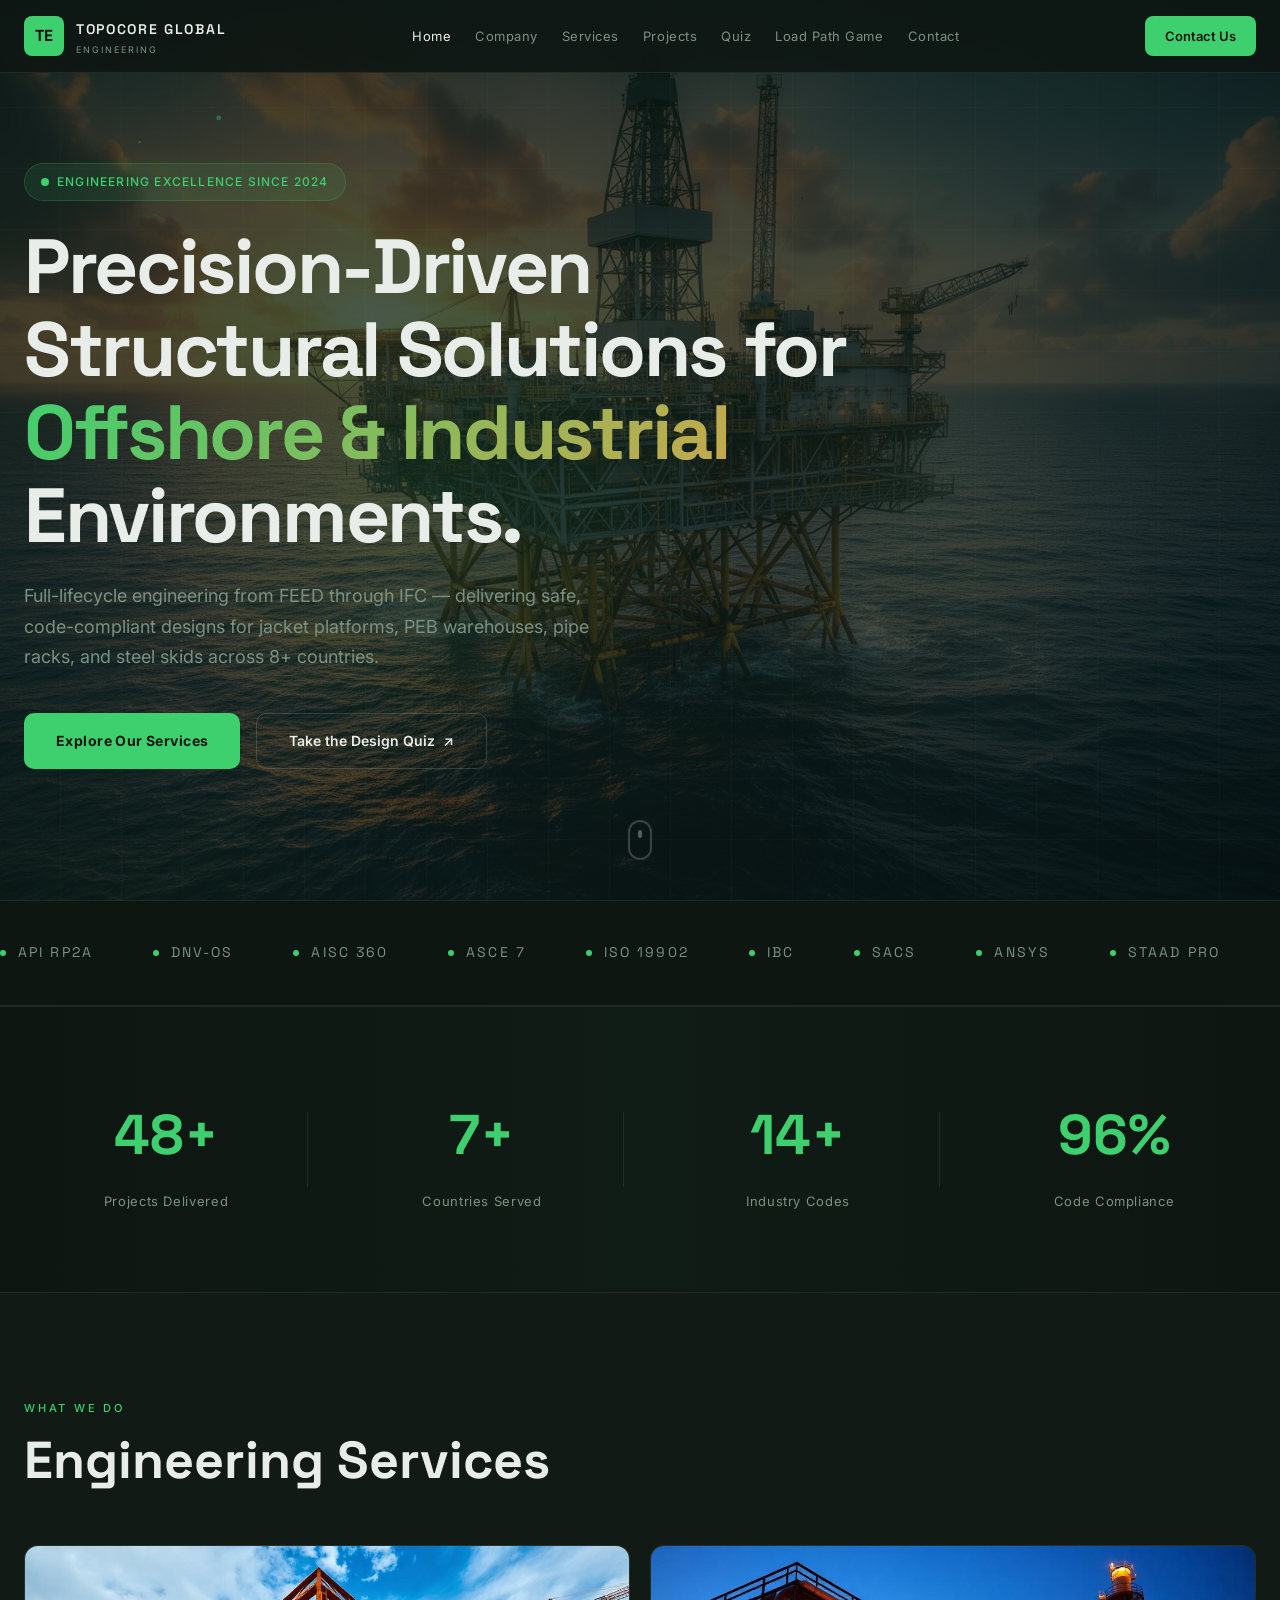
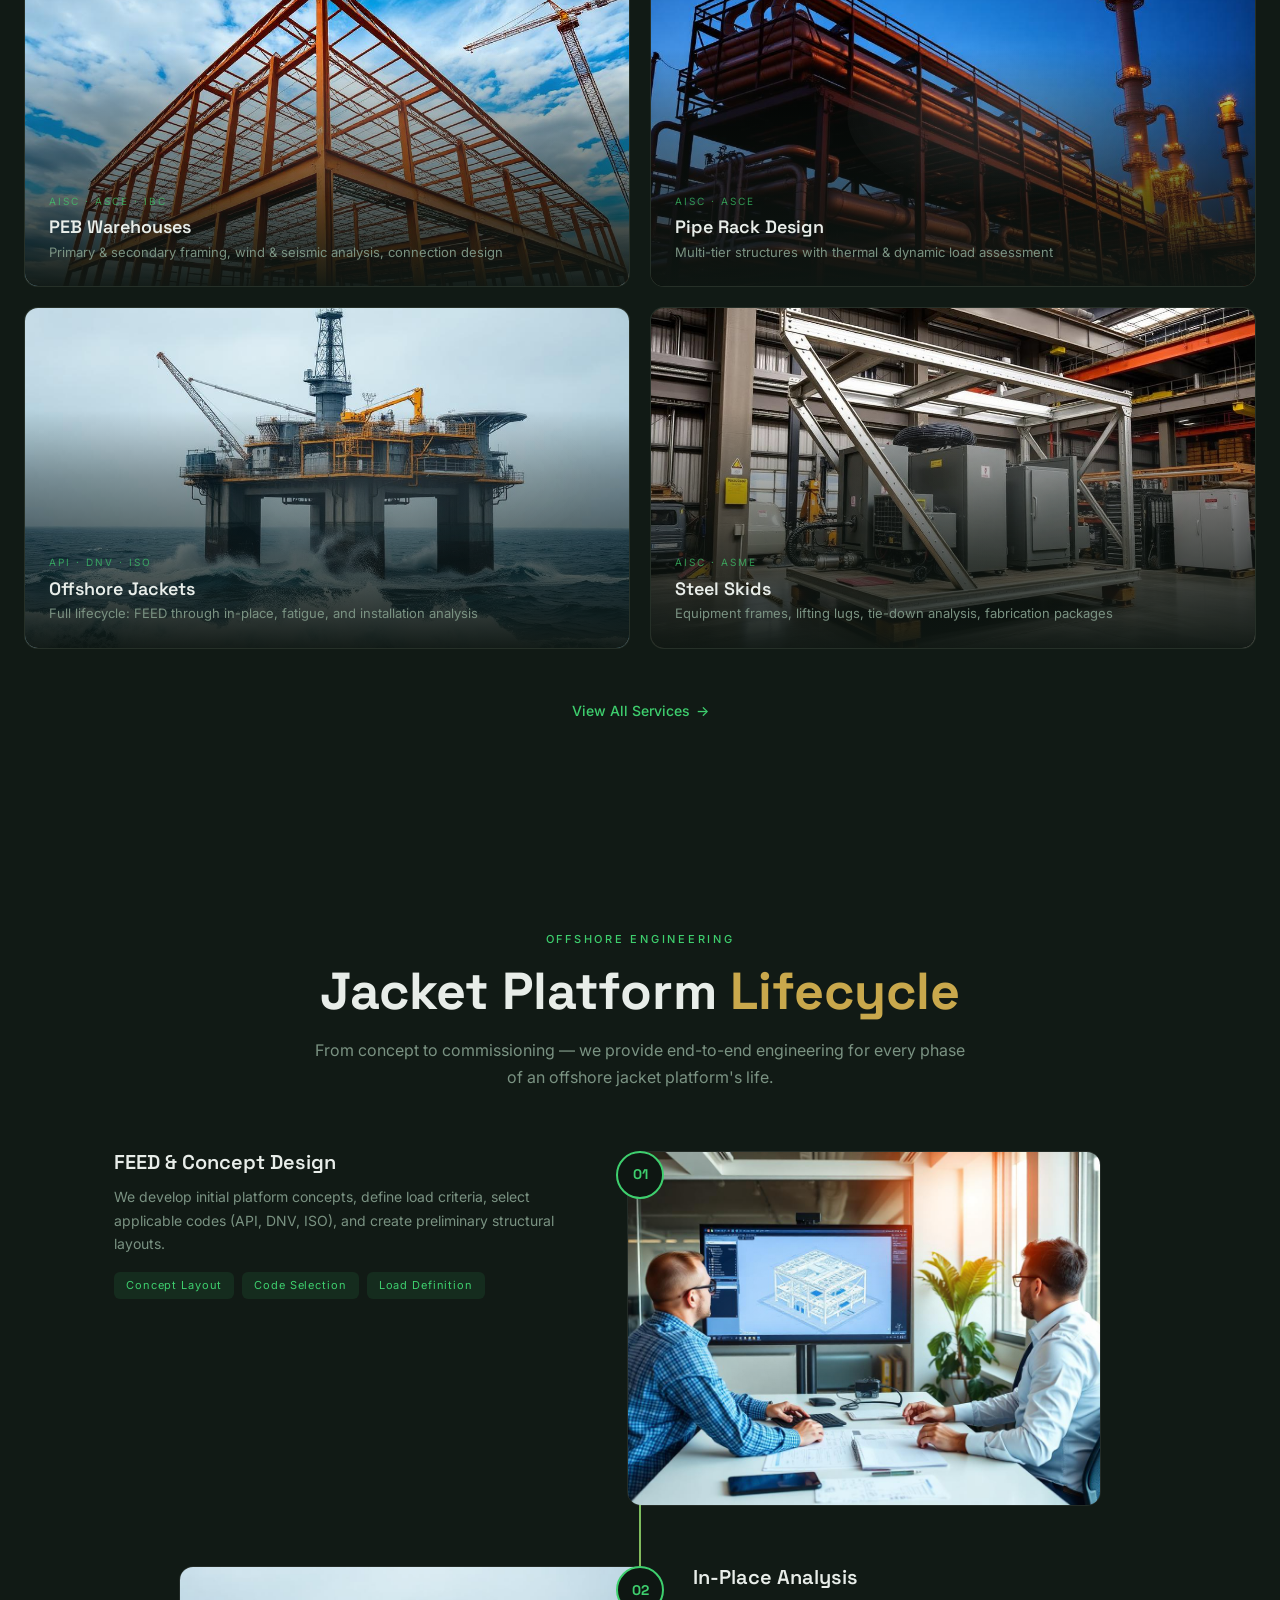
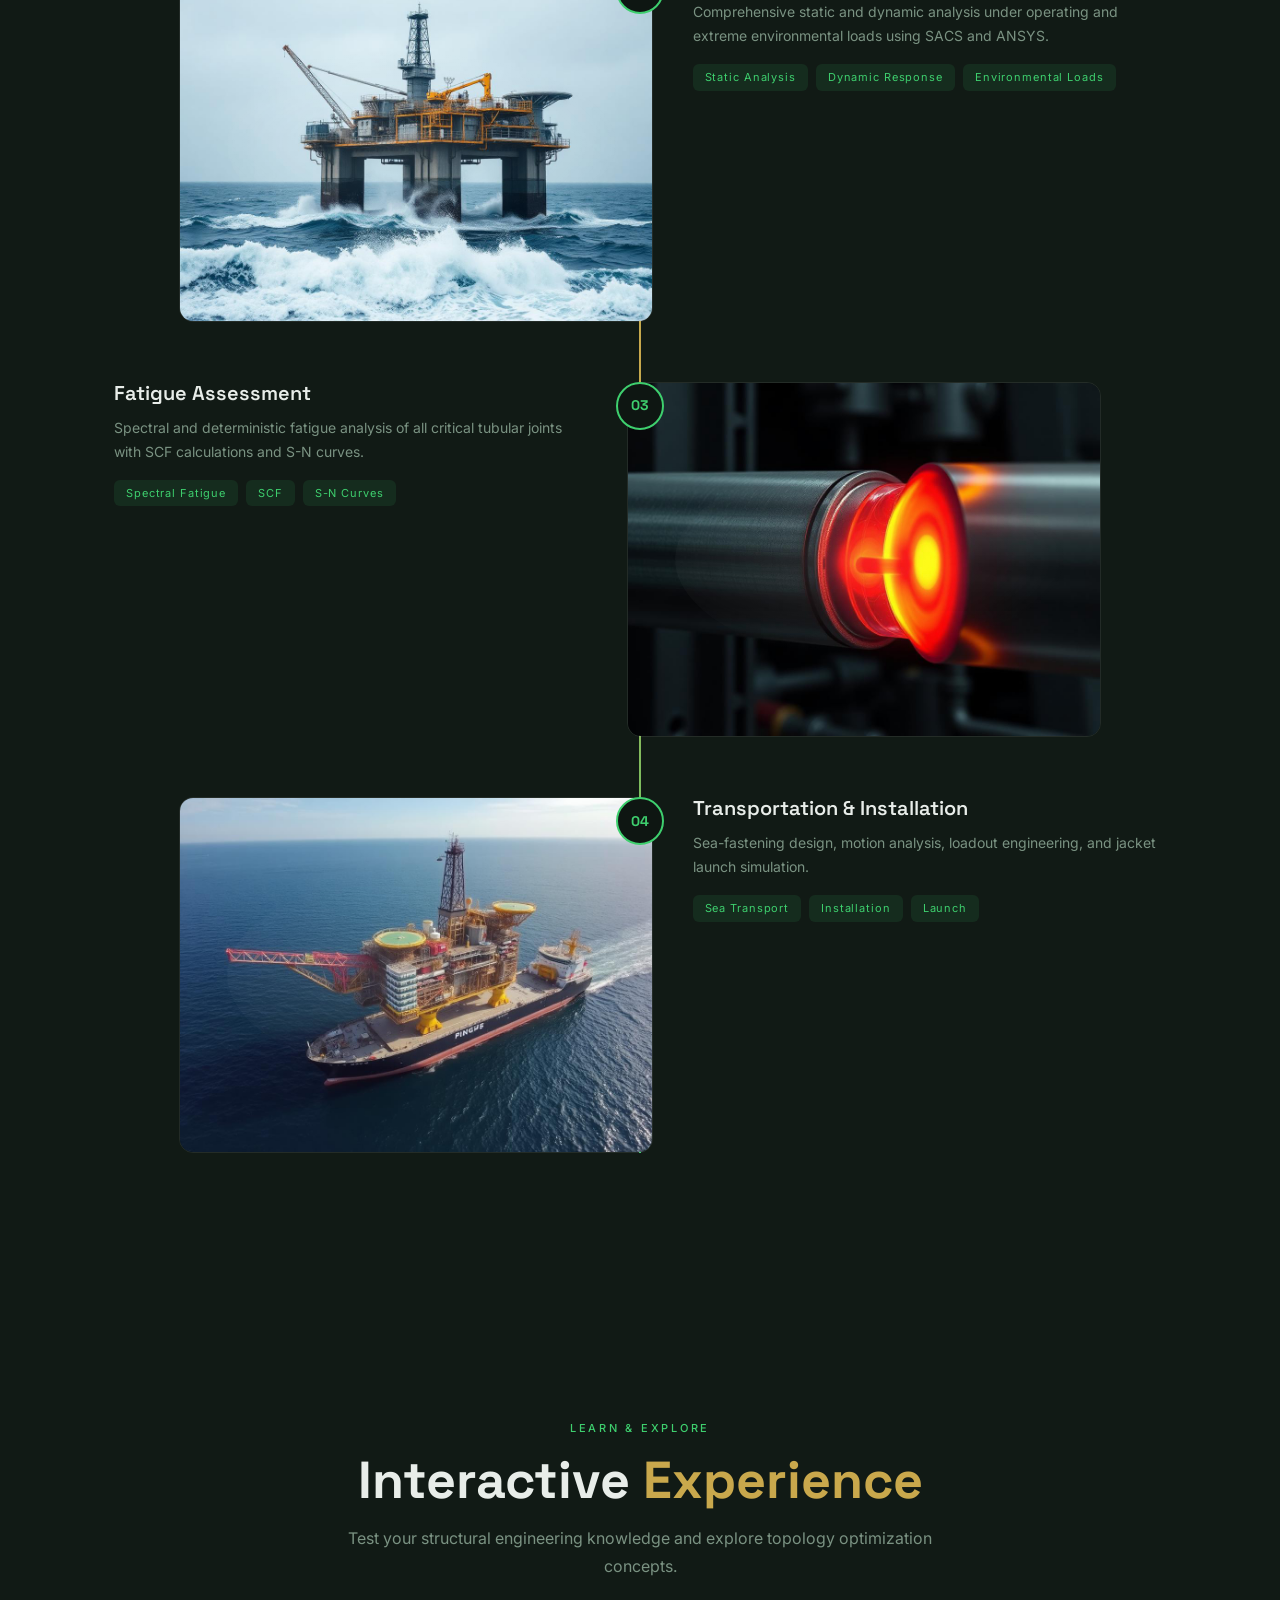
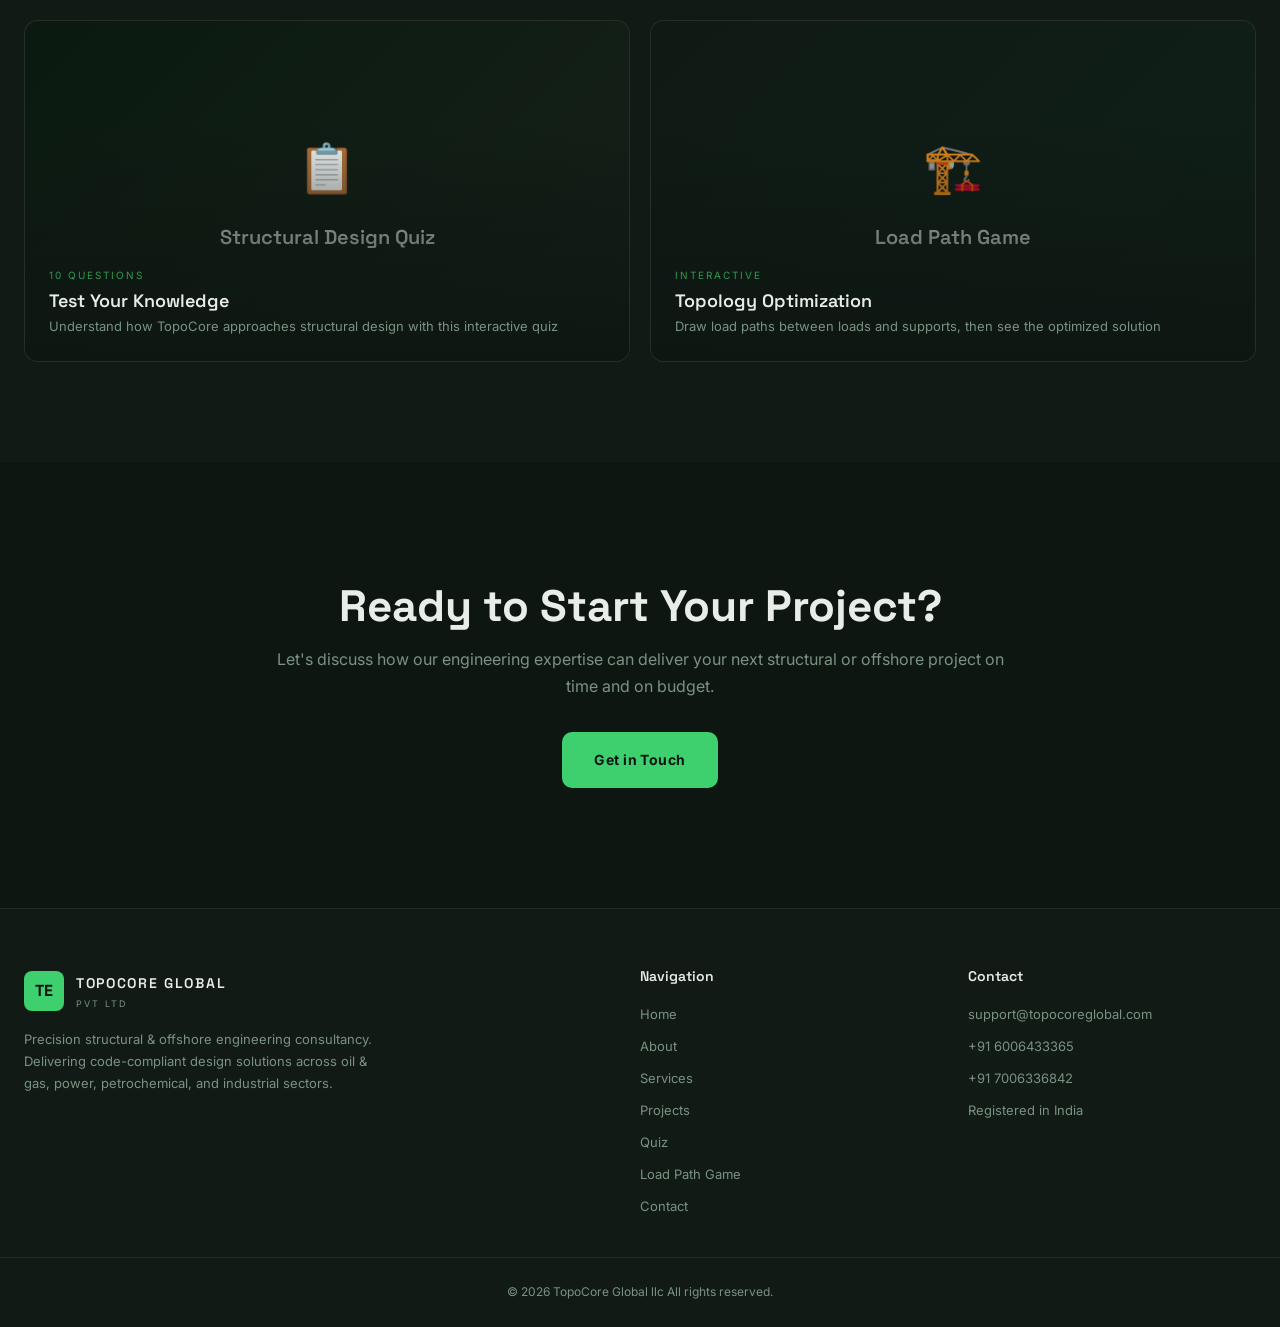
==== index.html @ 55f4e3c2 "Add files via upload" ====
<!DOCTYPE html>
<html lang="en">
<head>
<meta charset="UTF-8">
<meta name="viewport" content="width=device-width, initial-scale=1.0">
<title>TopoCore Global — Structural & Offshore Design</title>
<meta name="description" content="Specialist structural and offshore engineering consultancy delivering code-compliant design solutions for oil & gas, power, and industrial sectors worldwide.">
<link rel="stylesheet" href="assets/style.css">
</head>
<body>

<nav>
  <div class="nav-inner">
    <a href="index.html" class="logo">
      <div class="logo-box">TE</div>
      <div><span class="logo-text">TOPOCORE GLOBAL</span><span class="logo-sub">Engineering</span></div>
    </a>
    <div class="nav-links">
      <a href="index.html">Home</a>
      <a href="about.html">Company</a>
      <a href="services.html">Services</a>
      <a href="projects.html">Projects</a>
      <a href="quiz.html">Quiz</a>
      <a href="game.html">Load Path Game</a>
      <a href="contact.html">Contact</a>
    </div>
    <a href="contact.html" class="nav-cta">Contact Us</a>
    <button class="hamburger" id="hamburger" aria-label="Menu">
      <span></span><span></span><span></span>
    </button>
  </div>
  <div class="mobile-menu" id="mobile-menu">
    <a href="index.html">Home</a>
    <a href="about.html">Company</a>
    <a href="services.html">Services</a>
    <a href="projects.html">Projects</a>
    <a href="quiz.html">Design Quiz</a>
    <a href="game.html">Load Path Game</a>
    <a href="contact.html">Contact</a>
  </div>
</nav>

<section class="hero">
  <div class="hero-bg"></div>
  <div class="hero-bg-image"></div>
  <canvas id="particles-canvas"></canvas>
  <div class="hero-pattern"></div>
  <div class="hero-glow"></div>
  <div class="hero-glow-2"></div>
  <div class="hero-content">
    <div class="hero-badge"><span class="pulse"></span> Engineering Excellence Since 2024</div>
    <h1>Precision-Driven Structural Solutions for <span class="accent">Offshore & Industrial</span> Environments.</h1>
    <p class="hero-sub">Full-lifecycle engineering from FEED through IFC — delivering safe, code-compliant designs for jacket platforms, PEB warehouses, pipe racks, and steel skids across 8+ countries.</p>
    <div class="hero-btns">
      <a href="services.html" class="btn-primary">Explore Our Services</a>
      <a href="quiz.html" class="btn-outline">Take the Design Quiz <span>↗</span></a>
    </div>
  </div>
  <div class="scroll-indicator"><div class="scroll-dot"></div></div>
</section>

<div class="marquee-section">
  <div class="marquee-track">
    <span class="marquee-item"><span class="dot"></span>API RP2A</span>
    <span class="marquee-item"><span class="dot"></span>DNV-OS</span>
    <span class="marquee-item"><span class="dot"></span>AISC 360</span>
    <span class="marquee-item"><span class="dot"></span>ASCE 7</span>
    <span class="marquee-item"><span class="dot"></span>ISO 19902</span>
    <span class="marquee-item"><span class="dot"></span>IBC</span>
    <span class="marquee-item"><span class="dot"></span>SACS</span>
    <span class="marquee-item"><span class="dot"></span>ANSYS</span>
    <span class="marquee-item"><span class="dot"></span>STAAD Pro</span>
    <span class="marquee-item"><span class="dot"></span>IDEA StatiCa</span>
    <span class="marquee-item"><span class="dot"></span>ETABS</span>
    <span class="marquee-item"><span class="dot"></span>AutoCAD</span>
    <span class="marquee-item"><span class="dot"></span>API RP2A</span>
    <span class="marquee-item"><span class="dot"></span>DNV-OS</span>
    <span class="marquee-item"><span class="dot"></span>AISC 360</span>
    <span class="marquee-item"><span class="dot"></span>ASCE 7</span>
    <span class="marquee-item"><span class="dot"></span>ISO 19902</span>
    <span class="marquee-item"><span class="dot"></span>IBC</span>
    <span class="marquee-item"><span class="dot"></span>SACS</span>
    <span class="marquee-item"><span class="dot"></span>ANSYS</span>
    <span class="marquee-item"><span class="dot"></span>STAAD Pro</span>
    <span class="marquee-item"><span class="dot"></span>IDEA StatiCa</span>
    <span class="marquee-item"><span class="dot"></span>ETABS</span>
    <span class="marquee-item"><span class="dot"></span>AutoCAD</span>
  </div>
</div>

<section class="stats">
  <div class="stats-grid">
    <div class="stat-item fade-up">
      <div class="stat-num"><span data-target="50" data-suffix="+">0+</span></div>
      <p class="stat-label">Projects Delivered</p>
    </div>
    <div class="stat-item fade-up" style="transition-delay:0.1s">
      <div class="stat-num"><span data-target="8" data-suffix="+">0+</span></div>
      <p class="stat-label">Countries Served</p>
    </div>
    <div class="stat-item fade-up" style="transition-delay:0.2s">
      <div class="stat-num"><span data-target="15" data-suffix="+">0+</span></div>
      <p class="stat-label">Industry Codes</p>
    </div>
    <div class="stat-item fade-up" style="transition-delay:0.3s">
      <div class="stat-num"><span data-target="100" data-suffix="%">0%</span></div>
      <p class="stat-label">Code Compliance</p>
    </div>
  </div>
</section>

<section class="section" style="background:var(--bg2)">
  <div class="container">
    <div class="fade-up">
      <span class="section-tag">What We Do</span>
      <h2 class="section-title">Engineering Services</h2>
    </div>
    <div class="services-grid">
      <div class="service-card fade-up" style="transition-delay:0.1s">
        <div class="service-img cloud-img-wrap"><img src="assets/procedure-peb.jpg" alt="PEB Warehouses" loading="lazy"></div>
        <div class="service-overlay"></div>
        <div class="service-info">
          <span class="service-code">AISC · ASCE · IBC</span>
          <h3 class="service-name">PEB Warehouses</h3>
          <p class="service-desc">Primary & secondary framing, wind & seismic analysis, connection design</p>
        </div>
      </div>
      <div class="service-card fade-up" style="transition-delay:0.2s">
        <div class="service-img cloud-img-wrap"><img src="assets/procedure-piperack.jpg" alt="Pipe Rack Design" loading="lazy"></div>
        <div class="service-overlay"></div>
        <div class="service-info">
          <span class="service-code">AISC · ASCE</span>
          <h3 class="service-name">Pipe Rack Design</h3>
          <p class="service-desc">Multi-tier structures with thermal & dynamic load assessment</p>
        </div>
      </div>
      <div class="service-card fade-up" style="transition-delay:0.3s">
        <div class="service-img cloud-img-wrap"><img src="assets/procedure-inplace.jpg" alt="Offshore Jackets" loading="lazy"></div>
        <div class="service-overlay"></div>
        <div class="service-info">
          <span class="service-code">API · DNV · ISO</span>
          <h3 class="service-name">Offshore Jackets</h3>
          <p class="service-desc">Full lifecycle: FEED through in-place, fatigue, and installation analysis</p>
        </div>
      </div>
      <div class="service-card fade-up" style="transition-delay:0.4s">
        <div class="service-img cloud-img-wrap"><img src="assets/project-skid.jpg" alt="Steel Skids" loading="lazy"></div>
        <div class="service-overlay"></div>
        <div class="service-info">
          <span class="service-code">AISC · ASME</span>
          <h3 class="service-name">Steel Skids</h3>
          <p class="service-desc">Equipment frames, lifting lugs, tie-down analysis, fabrication packages</p>
        </div>
      </div>
    </div>
    <div class="fade-up" style="text-align:center;margin-top:48px">
      <a href="services.html" class="text-link">View All Services <span>→</span></a>
    </div>
  </div>
</section>

<section class="procedure-section">
  <div class="container-lg">
    <div class="fade-up" style="text-align:center">
      <span class="section-tag">Offshore Engineering</span>
      <h2 class="section-title">Jacket Platform <span class="gold">Lifecycle</span></h2>
      <p style="color:var(--muted);font-size:16px;margin-top:16px;max-width:650px;margin-left:auto;margin-right:auto">From concept to commissioning — we provide end-to-end engineering for every phase of an offshore jacket platform's life.</p>
    </div>
    <div class="procedure-timeline">
      <div class="procedure-item fade-up" data-step="01">
        <div class="procedure-content">
          <h3>FEED & Concept Design</h3>
          <p>We develop initial platform concepts, define load criteria, select applicable codes (API, DNV, ISO), and create preliminary structural layouts.</p>
          <div class="proc-tags"><span class="proc-tag">Concept Layout</span><span class="proc-tag">Code Selection</span><span class="proc-tag">Load Definition</span></div>
        </div>
        <div class="procedure-image cloud-img-wrap"><img src="assets/procedure-feed.jpg" alt="FEED Engineering" loading="lazy"></div>
      </div>
      <div class="procedure-item fade-up" data-step="02">
        <div class="procedure-content">
          <h3>In-Place Analysis</h3>
          <p>Comprehensive static and dynamic analysis under operating and extreme environmental loads using SACS and ANSYS.</p>
          <div class="proc-tags"><span class="proc-tag">Static Analysis</span><span class="proc-tag">Dynamic Response</span><span class="proc-tag">Environmental Loads</span></div>
        </div>
        <div class="procedure-image cloud-img-wrap"><img src="assets/procedure-inplace.jpg" alt="In-Place Analysis" loading="lazy"></div>
      </div>
      <div class="procedure-item fade-up" data-step="03">
        <div class="procedure-content">
          <h3>Fatigue Assessment</h3>
          <p>Spectral and deterministic fatigue analysis of all critical tubular joints with SCF calculations and S-N curves.</p>
          <div class="proc-tags"><span class="proc-tag">Spectral Fatigue</span><span class="proc-tag">SCF</span><span class="proc-tag">S-N Curves</span></div>
        </div>
        <div class="procedure-image cloud-img-wrap"><img src="assets/procedure-fatigue.jpg" alt="Fatigue Assessment" loading="lazy"></div>
      </div>
      <div class="procedure-item fade-up" data-step="04">
        <div class="procedure-content">
          <h3>Transportation & Installation</h3>
          <p>Sea-fastening design, motion analysis, loadout engineering, and jacket launch simulation.</p>
          <div class="proc-tags"><span class="proc-tag">Sea Transport</span><span class="proc-tag">Installation</span><span class="proc-tag">Launch</span></div>
        </div>
        <div class="procedure-image cloud-img-wrap"><img src="assets/procedure-transport.jpg" alt="Transportation" loading="lazy"></div>
      </div>
    </div>
  </div>
</section>

<!-- INTERACTIVE SECTION -->
<section class="section" style="background:var(--bg2)">
  <div class="container">
    <div class="fade-up" style="text-align:center">
      <span class="section-tag">Learn & Explore</span>
      <h2 class="section-title">Interactive <span class="gold">Experience</span></h2>
      <p style="color:var(--muted);font-size:16px;margin-top:16px;max-width:600px;margin-left:auto;margin-right:auto">Test your structural engineering knowledge and explore topology optimization concepts.</p>
    </div>
    <div class="services-grid" style="margin-top:40px">
      <a href="quiz.html" class="service-card fade-up" style="transition-delay:0.1s;text-decoration:none">
        <div class="service-img" style="background:linear-gradient(135deg,#0a1a10,#162019);aspect-ratio:16/9;display:flex;align-items:center;justify-content:center">
          <div style="text-align:center;padding:24px">
            <div style="font-size:48px;margin-bottom:12px">📋</div>
            <div style="font-family:'Space Grotesk',sans-serif;font-size:20px;font-weight:600;color:var(--fg)">Structural Design Quiz</div>
          </div>
        </div>
        <div class="service-overlay"></div>
        <div class="service-info">
          <span class="service-code">10 QUESTIONS</span>
          <h3 class="service-name">Test Your Knowledge</h3>
          <p class="service-desc">Understand how TopoCore approaches structural design with this interactive quiz</p>
        </div>
      </a>
      <a href="game.html" class="service-card fade-up" style="transition-delay:0.2s;text-decoration:none">
        <div class="service-img" style="background:linear-gradient(135deg,#101a14,#0e2018);aspect-ratio:16/9;display:flex;align-items:center;justify-content:center">
          <div style="text-align:center;padding:24px">
            <div style="font-size:48px;margin-bottom:12px">🏗️</div>
            <div style="font-family:'Space Grotesk',sans-serif;font-size:20px;font-weight:600;color:var(--fg)">Load Path Game</div>
          </div>
        </div>
        <div class="service-overlay"></div>
        <div class="service-info">
          <span class="service-code">INTERACTIVE</span>
          <h3 class="service-name">Topology Optimization</h3>
          <p class="service-desc">Draw load paths between loads and supports, then see the optimized solution</p>
        </div>
      </a>
    </div>
  </div>
</section>

<section class="parallax-section">
  <div class="parallax-bg" style="background-image:url('assets/procedure-installation.jpg')"></div>
  <div class="parallax-content fade-up">
    <h2>Ready to Start Your Project?</h2>
    <p>Let's discuss how our engineering expertise can deliver your next structural or offshore project on time and on budget.</p>
    <a href="contact.html" class="btn-primary">Get in Touch</a>
  </div>
</section>

<footer>
  <div class="footer-grid">
    <div class="footer-brand">
      <div class="logo"><div class="logo-box">TE</div><div><span class="logo-text">TOPOCORE GLOBAL</span><span class="logo-sub">Pvt Ltd</span></div></div>
      <p>Precision structural & offshore engineering consultancy. Delivering code-compliant design solutions across oil & gas, power, petrochemical, and industrial sectors.</p>
    </div>
    <div class="footer-col">
      <h4>Navigation</h4>
      <a href="index.html">Home</a><a href="about.html">About</a><a href="services.html">Services</a><a href="projects.html">Projects</a><a href="quiz.html">Quiz</a><a href="game.html">Load Path Game</a><a href="contact.html">Contact</a>
    </div>
    <div class="footer-col">
      <h4>Contact</h4>
      <span>support@topocoreglobal.com</span><span>+91 6006433365</span><span>+91 7006336842</span><span>Registered in India</span>
    </div>
  </div>
  <div class="footer-bottom">© 2026 TopoCore Global llc All rights reserved.</div>
</footer>

<script src="assets/main.js"></script>
</body>
</html>
---- assets/style.css ----
@import url('https://fonts.googleapis.com/css2?family=Space+Grotesk:wght@300;400;500;600;700&family=Inter:wght@300;400;500;600&display=swap');

*,*::before,*::after{box-sizing:border-box;margin:0;padding:0}
:root{
  --bg:#0e1612;--bg2:#111a15;--bg3:#162019;
  --card:#131e16;--border:rgba(255,255,255,0.08);--border2:rgba(255,255,255,0.15);
  --primary:#3ecf6e;--primary2:#2db85a;--gold:#c9a84c;
  --fg:#e8ede9;--muted:#7a9282;--surf:#b0c4b8;
  --nav-height:72px;
}
html{scroll-behavior:smooth}
body{background:var(--bg);color:var(--fg);font-family:'Inter',sans-serif;font-size:16px;line-height:1.7;min-height:100vh;overflow-x:hidden}
h1,h2,h3,h4{font-family:'Space Grotesk',sans-serif;line-height:1.1}
a{text-decoration:none;color:inherit}
img{max-width:100%;display:block}

/* NAV */
nav{position:fixed;top:0;left:0;right:0;z-index:100;background:rgba(14,22,18,0.85);backdrop-filter:blur(20px);border-bottom:1px solid var(--border)}
.nav-inner{max-width:1280px;margin:0 auto;padding:0 24px;height:var(--nav-height);display:flex;align-items:center;justify-content:space-between}
.logo{display:flex;align-items:center;gap:12px}
.logo-box{width:40px;height:40px;border-radius:8px;background:var(--primary);display:flex;align-items:center;justify-content:center;font-family:'Space Grotesk',sans-serif;font-weight:700;font-size:16px;color:#0e1612}
.logo-text{font-family:'Space Grotesk',sans-serif;font-weight:600;font-size:14px;letter-spacing:0.12em;color:var(--fg)}
.logo-sub{display:block;font-size:9px;letter-spacing:0.22em;text-transform:uppercase;color:var(--muted)}
.nav-links{display:flex;gap:24px;align-items:center}
.nav-links a{font-size:13px;letter-spacing:0.04em;color:var(--muted);transition:color 0.2s}
.nav-links a:hover,.nav-links a.active{color:var(--fg)}
.nav-cta{height:40px;padding:0 20px;border-radius:8px;background:var(--primary);color:#0e1612;font-weight:600;font-size:13px;display:inline-flex;align-items:center;transition:opacity 0.2s;white-space:nowrap}
.nav-cta:hover{opacity:0.85}
.hamburger{display:none;flex-direction:column;gap:5px;padding:8px;cursor:pointer;background:none;border:none}
.hamburger span{display:block;width:24px;height:2px;background:var(--fg);transition:all 0.3s;border-radius:2px}
.hamburger.active span:nth-child(1){transform:rotate(45deg) translate(5px,5px)}
.hamburger.active span:nth-child(2){opacity:0}
.hamburger.active span:nth-child(3){transform:rotate(-45deg) translate(5px,-5px)}
.mobile-menu{display:none;background:rgba(14,22,18,0.97);border-top:1px solid var(--border);padding:20px 24px;flex-direction:column;gap:16px;position:fixed;top:var(--nav-height);left:0;right:0;z-index:99}
.mobile-menu a{font-size:15px;color:var(--muted);padding:8px 0;border-bottom:1px solid var(--border);transition:color 0.2s}
.mobile-menu a:last-child{border-bottom:none}
.mobile-menu a:hover{color:var(--primary)}
.mobile-menu.open{display:flex}

/* ========== HERO — FIXED FOR ALL RESOLUTIONS ========== */
.hero{position:relative;min-height:100vh;min-height:100dvh;display:flex;align-items:center;padding-top:calc(var(--nav-height) + 40px);padding-bottom:80px;overflow:hidden}
.hero-bg{position:absolute;inset:0;background:linear-gradient(135deg,#0a1a10 0%,#0e1f15 50%,#091510 100%)}
.hero-bg-image{position:absolute;inset:0;background:url('hero-offshore.jpg') center/cover no-repeat;opacity:0.25;animation:heroZoom 30s ease-in-out infinite alternate}
@keyframes heroZoom{0%{transform:scale(1)}100%{transform:scale(1.1)}}
.hero-pattern{position:absolute;inset:0;opacity:0.03;background-image:repeating-linear-gradient(0deg,transparent,transparent 60px,rgba(255,255,255,0.5) 60px,rgba(255,255,255,0.5) 61px),repeating-linear-gradient(90deg,transparent,transparent 60px,rgba(255,255,255,0.5) 60px,rgba(255,255,255,0.5) 61px)}
.hero-glow{position:absolute;top:20%;left:10%;width:600px;height:600px;background:radial-gradient(circle,rgba(62,207,110,0.08) 0%,transparent 70%);pointer-events:none;animation:glowPulse 6s ease-in-out infinite alternate}
.hero-glow-2{position:absolute;bottom:10%;right:5%;width:500px;height:500px;background:radial-gradient(circle,rgba(201,168,76,0.06) 0%,transparent 70%);pointer-events:none;animation:glowPulse 8s ease-in-out infinite alternate-reverse}
@keyframes glowPulse{0%{opacity:0.5;transform:scale(1)}100%{opacity:1;transform:scale(1.2)}}
#particles-canvas{position:absolute;inset:0;z-index:1;pointer-events:none}
.hero-content{position:relative;z-index:2;max-width:1280px;margin:0 auto;padding:0 24px;width:100%}
.hero h1{font-size:clamp(32px,6vw,88px);font-weight:700;letter-spacing:-0.03em;max-width:900px;line-height:1.08}
.hero h1 .accent{color:var(--primary);background:linear-gradient(135deg,var(--primary),var(--gold));-webkit-background-clip:text;-webkit-text-fill-color:transparent;background-clip:text}
.hero-sub{color:var(--muted);font-size:clamp(14px,2.5vw,18px);margin-top:24px;max-width:600px;line-height:1.7}
.hero-btns{display:flex;gap:16px;margin-top:40px;flex-wrap:wrap}
.btn-primary{height:56px;padding:0 32px;border-radius:10px;background:var(--primary);color:#0e1612;font-weight:700;font-size:14px;letter-spacing:0.03em;display:inline-flex;align-items:center;justify-content:center;transition:all 0.3s;position:relative;overflow:hidden;border:none;cursor:pointer;text-decoration:none}
.btn-primary::after{content:'';position:absolute;inset:0;background:linear-gradient(90deg,transparent,rgba(255,255,255,0.2),transparent);transform:translateX(-100%);transition:transform 0.6s}
.btn-primary:hover::after{transform:translateX(100%)}
.btn-primary:hover{box-shadow:0 0 30px rgba(62,207,110,0.3)}
.btn-outline{height:56px;padding:0 32px;border-radius:10px;border:1px solid var(--border2);color:var(--fg);font-weight:600;font-size:14px;display:inline-flex;align-items:center;justify-content:center;gap:8px;transition:all 0.3s;background:transparent;text-decoration:none}
.btn-outline:hover{background:rgba(255,255,255,0.05);border-color:var(--primary)}
.scroll-indicator{position:absolute;bottom:40px;left:50%;transform:translateX(-50%);z-index:2;display:flex;flex-direction:column;align-items:center;gap:8px}
.scroll-dot{width:24px;height:40px;border:2px solid rgba(255,255,255,0.2);border-radius:12px;display:flex;justify-content:center;padding-top:8px}
.scroll-dot::after{content:'';width:4px;height:8px;background:rgba(255,255,255,0.3);border-radius:2px;animation:scrollBounce 2s infinite}
@keyframes scrollBounce{0%,100%{transform:translateY(0);opacity:1}50%{transform:translateY(8px);opacity:0.3}}

/* HERO BADGE */
.hero-badge{display:inline-flex;align-items:center;gap:8px;padding:8px 16px;border-radius:100px;background:rgba(62,207,110,0.1);border:1px solid rgba(62,207,110,0.2);margin-bottom:24px;font-size:12px;color:var(--primary);letter-spacing:0.1em;text-transform:uppercase;font-weight:500}
.hero-badge .pulse{width:8px;height:8px;border-radius:50%;background:var(--primary);animation:badgePulse 2s infinite}
@keyframes badgePulse{0%,100%{opacity:1;transform:scale(1)}50%{opacity:0.5;transform:scale(1.3)}}

/* CLOUD OVERLAY */
.cloud-img-wrap{position:relative;overflow:hidden}
.cloud-img-wrap::after{content:'';position:absolute;inset:0;background:url("data:image/svg+xml,%3Csvg xmlns='http://www.w3.org/2000/svg' viewBox='0 0 1200 600'%3E%3Cdefs%3E%3CradialGradient id='c1' cx='30%25' cy='50%25' r='40%25'%3E%3Cstop offset='0' stop-color='white' stop-opacity='0.18'/%3E%3Cstop offset='1' stop-color='white' stop-opacity='0'/%3E%3C/radialGradient%3E%3CradialGradient id='c2' cx='70%25' cy='40%25' r='35%25'%3E%3Cstop offset='0' stop-color='white' stop-opacity='0.12'/%3E%3Cstop offset='1' stop-color='white' stop-opacity='0'/%3E%3C/radialGradient%3E%3C/defs%3E%3Cellipse fill='url(%23c1)' cx='360' cy='300' rx='480' ry='200'/%3E%3Cellipse fill='url(%23c2)' cx='840' cy='240' rx='400' ry='180'/%3E%3C/svg%3E") repeat-x;background-size:200% 100%;animation:cloudDrift 20s linear infinite;pointer-events:none;z-index:2;opacity:0.7}
@keyframes cloudDrift{0%{background-position:0 0}100%{background-position:200% 0}}

/* STATS */
.stats{padding:80px 0;border-top:1px solid var(--border);border-bottom:1px solid var(--border);position:relative}
.stats::before{content:'';position:absolute;inset:0;background:linear-gradient(90deg,transparent,rgba(62,207,110,0.03),transparent);pointer-events:none}
.stats-grid{max-width:1280px;margin:0 auto;padding:0 24px;display:grid;grid-template-columns:repeat(4,1fr);gap:32px}
.stat-item{text-align:center;position:relative}
.stat-item::after{content:'';position:absolute;right:0;top:20%;height:60%;width:1px;background:var(--border)}
.stat-item:last-child::after{display:none}
.stat-num{font-family:'Space Grotesk',sans-serif;font-size:clamp(36px,5vw,56px);font-weight:700;color:var(--primary)}
.stat-label{color:var(--muted);font-size:13px;letter-spacing:0.05em;margin-top:8px}

/* SECTIONS */
.section{padding:100px 0}
.container{max-width:1280px;margin:0 auto;padding:0 24px}
.container-md{max-width:900px;margin:0 auto;padding:0 24px}
.container-lg{max-width:1100px;margin:0 auto;padding:0 24px}
.section-tag{color:var(--primary);font-size:11px;letter-spacing:0.25em;text-transform:uppercase;font-weight:500}
.section-title{font-size:clamp(28px,5vw,52px);font-weight:700;margin-top:12px;color:var(--fg)}
.section-title .gold{color:var(--gold)}
.gold{color:var(--gold)}
.gold-line{width:60px;height:2px;background:linear-gradient(90deg,var(--gold),transparent);margin-top:16px}

/* CARDS */
.card{background:var(--card);border:1px solid var(--border);border-radius:14px;overflow:hidden;transition:border-color 0.3s}
.card:hover{border-color:rgba(62,207,110,0.3)}
.card-body{padding:24px}

/* SERVICE GRID */
.services-grid{display:grid;grid-template-columns:repeat(2,1fr);gap:20px;margin-top:56px}
.service-card{position:relative;border-radius:14px;overflow:hidden;border:1px solid var(--border);transition:all 0.4s;background:var(--card)}
.service-card:hover{border-color:rgba(62,207,110,0.35);transform:translateY(-4px);box-shadow:0 20px 60px rgba(0,0,0,0.3)}
.service-img{aspect-ratio:16/9;overflow:hidden}
.service-img img{width:100%;height:100%;object-fit:cover;transition:transform 0.6s}
.service-card:hover .service-img img{transform:scale(1.05)}
.service-overlay{position:absolute;inset:0;background:linear-gradient(0deg,rgba(14,22,18,0.97) 0%,rgba(14,22,18,0.35) 50%,transparent 70%);pointer-events:none}
.service-info{position:absolute;bottom:0;left:0;right:0;padding:24px}
.service-code{color:rgba(62,207,110,0.7);font-size:10px;letter-spacing:0.2em;text-transform:uppercase}
.service-name{font-family:'Space Grotesk',sans-serif;font-size:18px;font-weight:600;color:var(--fg);margin-top:4px}
.service-desc{color:var(--muted);font-size:13px;margin-top:6px;line-height:1.5}

/* PROCEDURE */
.procedure-section{padding:100px 0;background:var(--bg2)}
.procedure-timeline{position:relative;margin-top:60px}
.procedure-timeline::before{content:'';position:absolute;left:50%;top:0;bottom:0;width:2px;background:linear-gradient(180deg,var(--primary),var(--gold),var(--primary));transform:translateX(-50%)}
.procedure-item{display:flex;gap:40px;align-items:flex-start;margin-bottom:60px;position:relative}
.procedure-item:nth-child(even){flex-direction:row-reverse}
.procedure-item::before{content:attr(data-step);position:absolute;left:50%;transform:translateX(-50%);width:48px;height:48px;border-radius:50%;background:var(--bg);border:2px solid var(--primary);display:flex;align-items:center;justify-content:center;font-family:'Space Grotesk',sans-serif;font-weight:700;font-size:14px;color:var(--primary);z-index:2}
.procedure-content{flex:1;max-width:45%}
.procedure-content h3{font-family:'Space Grotesk',sans-serif;font-size:20px;font-weight:600;color:var(--fg)}
.procedure-content p{color:var(--muted);font-size:14px;margin-top:12px;line-height:1.7}
.proc-tags{display:flex;gap:8px;flex-wrap:wrap;margin-top:16px}
.proc-tag{padding:4px 12px;border-radius:6px;background:rgba(62,207,110,0.1);color:var(--primary);font-size:11px;letter-spacing:0.08em}
.procedure-image{flex:1;max-width:45%;border-radius:14px;overflow:hidden;border:1px solid var(--border)}
.procedure-image img{width:100%;height:100%;object-fit:cover}

/* PAGE HERO — FIXED */
.page-hero{padding-top:calc(var(--nav-height) + 60px);padding-bottom:60px;background:var(--bg)}

/* IMAGE BANNER */
.img-banner{position:relative;height:400px;overflow:hidden}
.img-banner img{width:100%;height:100%;object-fit:cover}
.img-banner-overlay{position:absolute;inset:0;background:linear-gradient(0deg,rgba(14,22,18,0.85),rgba(14,22,18,0.3))}
.img-banner-text{position:absolute;bottom:0;left:0;right:0;padding:40px;max-width:1100px;margin:0 auto;z-index:3}
.img-banner-text h2{font-family:'Space Grotesk',sans-serif;font-size:clamp(24px,4vw,36px);font-weight:700;color:var(--fg)}
.img-banner-text p{color:var(--muted);font-size:16px;margin-top:8px}

/* VALUES */
.values-grid{display:grid;grid-template-columns:repeat(4,1fr);gap:20px;margin-top:40px}
.value-card{padding:32px;border-radius:14px;background:var(--card);border:1px solid var(--border);transition:all 0.4s;text-align:center}
.value-card:hover{border-color:rgba(62,207,110,0.3);transform:translateY(-4px)}
.value-icon{font-size:28px;color:var(--primary);margin-bottom:16px}
.value-title{font-family:'Space Grotesk',sans-serif;font-size:16px;font-weight:600;color:var(--fg);margin-top:12px}
.value-desc{color:var(--muted);font-size:13px;margin-top:8px;line-height:1.6}

/* FOUNDERS — NO PHOTOS */
.founders-grid{display:grid;grid-template-columns:repeat(2,1fr);gap:24px;margin-top:40px}
.founder-card{padding:32px;border-radius:14px;background:var(--card);border:1px solid var(--border);transition:all 0.3s;text-align:center}
.founder-card:hover{border-color:rgba(201,168,76,0.3);transform:translateY(-4px)}
.founder-icon{width:64px;height:64px;border-radius:50%;background:linear-gradient(135deg,var(--primary),var(--gold));display:flex;align-items:center;justify-content:center;margin:0 auto 16px;font-family:'Space Grotesk',sans-serif;font-size:24px;font-weight:700;color:#0e1612}
.founder-name{font-family:'Space Grotesk',sans-serif;font-size:18px;font-weight:600;color:var(--fg)}
.founder-role{color:var(--primary);font-size:13px;margin-top:4px;letter-spacing:0.05em}
.founder-bio{color:var(--muted);font-size:14px;margin-top:12px;line-height:1.7}

/* FLOW GRID */
.flow-grid{display:grid;grid-template-columns:repeat(4,1fr);gap:16px}
.flow-card{padding:24px;border-radius:14px;background:var(--card);border:1px solid var(--border);text-align:center;transition:all 0.3s}
.flow-card:hover{border-color:rgba(62,207,110,0.3);transform:translateY(-4px)}
.flow-icon{font-size:32px;margin-bottom:12px}
.flow-card h4{font-family:'Space Grotesk',sans-serif;font-size:15px;font-weight:600;color:var(--fg)}
.flow-card p{color:var(--muted);font-size:12px;margin-top:8px;line-height:1.5}

/* INFO BOX */
.info-box{padding:32px;border-radius:14px;background:rgba(22,32,25,0.8);border:1px solid var(--border);margin-top:20px;transition:border-color 0.3s}
.info-box:hover{border-color:rgba(201,168,76,0.3)}
.info-box h3{font-family:'Space Grotesk',sans-serif;font-size:16px;font-weight:600;color:var(--fg)}
.info-box p{color:var(--muted);font-size:14px;margin-top:8px;line-height:1.7}

/* SERVICE DETAIL */
.service-detail{padding:32px;border-radius:14px;background:var(--card);border:1px solid var(--border);margin-bottom:20px;transition:all 0.3s}
.service-detail:hover{border-color:rgba(62,207,110,0.2);transform:translateX(8px)}
.service-num{color:rgba(62,207,110,0.3);font-family:'Space Grotesk',sans-serif;font-size:42px;font-weight:700;line-height:1;flex-shrink:0}
.service-detail h3{font-family:'Space Grotesk',sans-serif;font-size:18px;font-weight:600;color:var(--fg)}
.service-detail .sub{color:var(--muted);font-size:13px;margin-top:2px}
.service-items{list-style:none;margin-top:16px;display:flex;flex-direction:column;gap:6px}
.service-items li{color:var(--surf);font-size:13px;display:flex;gap:8px;align-items:flex-start}
.service-items li::before{content:'●';color:var(--primary);font-size:7px;margin-top:6px;flex-shrink:0}
.service-codes{color:rgba(62,207,110,0.6);font-size:11px;letter-spacing:0.15em;text-transform:uppercase;margin-top:16px}
.service-img-section{display:grid;grid-template-columns:1fr 1fr;gap:24px;margin-top:40px;margin-bottom:40px}
.service-img-card{border-radius:14px;overflow:hidden;border:1px solid var(--border);position:relative;aspect-ratio:16/10}
.service-img-card img{width:100%;height:100%;object-fit:cover;transition:transform 0.6s}
.service-img-card:hover img{transform:scale(1.05)}
.service-img-label{position:absolute;bottom:0;left:0;right:0;padding:16px;background:linear-gradient(0deg,rgba(14,22,18,0.95),transparent);z-index:3}
.service-img-label span{font-family:'Space Grotesk',sans-serif;font-size:14px;font-weight:600;color:var(--fg)}

.offshore-grid{display:grid;grid-template-columns:repeat(4,1fr);gap:16px;margin-top:40px}
.offshore-phase{padding:20px;border-radius:12px;background:rgba(22,32,25,0.8);border:1px solid var(--border);transition:all 0.4s;cursor:pointer}
.offshore-phase:hover{border-color:rgba(62,207,110,0.3);transform:translateY(-4px)}
.offshore-phase h4{font-family:'Space Grotesk',sans-serif;font-size:14px;font-weight:600;color:var(--fg);transition:color 0.2s}
.offshore-phase:hover h4{color:var(--primary)}
.offshore-phase p{color:var(--muted);font-size:12px;margin-top:8px;line-height:1.5}

/* PROJECTS */
.projects-grid{display:grid;grid-template-columns:repeat(3,1fr);gap:20px;margin-top:40px}
.project-card{border-radius:14px;overflow:hidden;background:var(--card);border:1px solid var(--border);transition:all 0.4s}
.project-card:hover{border-color:rgba(62,207,110,0.3);transform:translateY(-4px);box-shadow:0 16px 40px rgba(0,0,0,0.2)}
.project-card .img-wrap{aspect-ratio:16/9;overflow:hidden;position:relative}
.project-card .img-wrap img{width:100%;height:100%;object-fit:cover;transition:transform 0.6s}
.project-card:hover .img-wrap img{transform:scale(1.05)}
.project-info{padding:20px}
.project-type{color:var(--primary);font-size:10px;letter-spacing:0.2em;text-transform:uppercase}
.project-name{font-family:'Space Grotesk',sans-serif;font-size:15px;font-weight:600;color:var(--fg);margin-top:4px}
.project-loc{color:var(--muted);font-size:12px;margin-top:2px}
.project-desc{color:var(--surf);font-size:13px;margin-top:10px;line-height:1.6}
.onshore-list{display:grid;grid-template-columns:repeat(2,1fr);gap:16px;margin-top:40px}
.onshore-card{display:flex;gap:16px;padding:20px;border-radius:14px;background:var(--card);border:1px solid var(--border);transition:all 0.3s}
.onshore-card:hover{border-color:rgba(62,207,110,0.2);transform:translateX(6px)}
.onshore-thumb{width:88px;height:88px;flex-shrink:0;border-radius:10px;overflow:hidden}
.onshore-thumb img{width:100%;height:100%;object-fit:cover}
.onshore-code{color:var(--primary);font-size:10px;letter-spacing:0.15em;text-transform:uppercase}
.onshore-name{font-family:'Space Grotesk',sans-serif;font-size:14px;font-weight:600;color:var(--fg);margin-top:4px}
.onshore-loc{color:var(--muted);font-size:12px}
.onshore-desc{color:var(--surf);font-size:13px;margin-top:8px;line-height:1.5}

/* CONTACT */
.contact-grid{display:grid;grid-template-columns:1fr 1fr;gap:32px;margin-top:56px}
.contact-cards{display:flex;flex-direction:column;gap:16px}
.contact-card{padding:24px;border-radius:14px;background:var(--card);border:1px solid var(--border);transition:all 0.3s}
.contact-card:hover{border-color:rgba(62,207,110,0.2);transform:translateY(-2px)}
.contact-card h3{font-family:'Space Grotesk',sans-serif;font-size:15px;font-weight:600;color:var(--fg)}
.contact-card a,.contact-card p{color:var(--surf);font-size:14px;margin-top:6px;display:block}
.contact-card a{color:var(--primary)}
.contact-card a:hover{text-decoration:underline}
.form-box{padding:32px;border-radius:14px;background:rgba(22,32,25,0.8);border:1px solid var(--border)}
.form-box h3{font-family:'Space Grotesk',sans-serif;font-size:20px;font-weight:600;color:var(--fg);margin-bottom:24px}
.form-group{margin-bottom:16px}
.form-group label{display:block;font-size:13px;color:var(--muted);margin-bottom:6px}
.form-group input,.form-group textarea,.form-group select{width:100%;padding:10px 16px;border-radius:8px;background:var(--bg);border:1px solid var(--border);color:var(--fg);font-size:13px;font-family:'Inter',sans-serif;outline:none;transition:border-color 0.2s}
.form-group input:focus,.form-group textarea:focus,.form-group select:focus{border-color:var(--primary)}
.form-group textarea{resize:vertical;min-height:100px}
.form-group select option{background:var(--bg);color:var(--fg)}
.form-submit{width:100%;height:46px;border-radius:8px;background:var(--primary);color:#0e1612;font-weight:600;font-size:14px;border:none;cursor:pointer;transition:all 0.3s;font-family:'Inter',sans-serif}
.form-submit:hover{opacity:0.85;box-shadow:0 0 20px rgba(62,207,110,0.3)}
.form-submit:disabled{opacity:0.5;cursor:not-allowed}
.why-box{margin-top:40px;padding:32px;border-radius:14px;background:var(--card);border:1px solid var(--border);text-align:center}
.why-box h3{font-family:'Space Grotesk',sans-serif;font-size:18px;font-weight:600;color:var(--fg)}
.why-grid{display:grid;grid-template-columns:repeat(3,1fr);gap:16px;margin-top:24px}
.why-item{color:var(--muted);font-size:13px;line-height:1.6}

/* PARALLAX */
.parallax-section{position:relative;padding:120px 0;overflow:hidden}
.parallax-bg{position:absolute;inset:-20%;background-size:cover;background-position:center;opacity:0.15}
.parallax-content{position:relative;z-index:2;text-align:center;max-width:800px;margin:0 auto;padding:0 24px}
.parallax-content h2{font-family:'Space Grotesk',sans-serif;font-size:clamp(28px,4vw,44px);font-weight:700;color:var(--fg)}
.parallax-content p{color:var(--muted);font-size:16px;margin-top:16px;line-height:1.7}
.parallax-content .btn-primary{margin-top:32px}

/* MARQUEE */
.marquee-section{padding:40px 0;border-top:1px solid var(--border);border-bottom:1px solid var(--border);overflow:hidden}
.marquee-track{display:flex;gap:60px;animation:marquee 25s linear infinite;width:max-content}
.marquee-item{font-family:'Space Grotesk',sans-serif;font-size:14px;letter-spacing:0.15em;text-transform:uppercase;color:var(--muted);white-space:nowrap;display:flex;align-items:center;gap:12px}
.marquee-item .dot{width:6px;height:6px;border-radius:50%;background:var(--primary);flex-shrink:0}
@keyframes marquee{0%{transform:translateX(0)}100%{transform:translateX(-50%)}}

/* ANIMATE */
.fade-up{opacity:0;transform:translateY(30px);transition:opacity 0.7s ease,transform 0.7s ease}
.fade-up.visible{opacity:1;transform:none}
.fade-left{opacity:0;transform:translateX(-40px);transition:opacity 0.7s ease,transform 0.7s ease}
.fade-left.visible{opacity:1;transform:none}
.fade-right{opacity:0;transform:translateX(40px);transition:opacity 0.7s ease,transform 0.7s ease}
.fade-right.visible{opacity:1;transform:none}
.scale-up{opacity:0;transform:scale(0.9);transition:opacity 0.7s ease,transform 0.7s ease}
.scale-up.visible{opacity:1;transform:none}

/* DIVIDER */
.divider{border:none;border-top:1px solid var(--border);margin:0}

/* LINK */
.text-link{color:var(--primary);font-size:14px;font-weight:500;display:inline-flex;align-items:center;gap:6px;transition:gap 0.2s}
.text-link:hover{gap:10px}

/* FOOTER */
footer{background:var(--bg2);padding:60px 0 0;border-top:1px solid var(--border)}
.footer-grid{max-width:1280px;margin:0 auto;padding:0 24px;display:grid;grid-template-columns:2fr 1fr 1fr;gap:40px}
.footer-brand p{color:var(--muted);font-size:13px;margin-top:16px;line-height:1.7;max-width:350px}
.footer-col{display:flex;flex-direction:column;gap:10px}
.footer-col h4{font-family:'Space Grotesk',sans-serif;font-size:14px;font-weight:600;color:var(--fg);margin-bottom:8px}
.footer-col a,.footer-col span{color:var(--muted);font-size:13px;transition:color 0.2s}
.footer-col a:hover{color:var(--primary)}
.footer-bottom{text-align:center;padding:24px;margin-top:40px;border-top:1px solid var(--border);color:var(--muted);font-size:12px}

/* ========== QUIZ STYLES ========== */
.quiz-container{max-width:800px;margin:0 auto}
.quiz-progress{display:flex;align-items:center;gap:12px;margin-bottom:40px}
.quiz-progress-bar{flex:1;height:6px;border-radius:3px;background:var(--border);overflow:hidden}
.quiz-progress-fill{height:100%;background:linear-gradient(90deg,var(--primary),var(--gold));border-radius:3px;transition:width 0.5s ease}
.quiz-progress-text{font-size:13px;color:var(--muted);white-space:nowrap}
.quiz-question{font-family:'Space Grotesk',sans-serif;font-size:clamp(20px,3vw,28px);font-weight:600;color:var(--fg);margin-bottom:32px;line-height:1.3}
.quiz-options{display:flex;flex-direction:column;gap:12px}
.quiz-option{padding:20px 24px;border-radius:12px;background:var(--card);border:2px solid var(--border);cursor:pointer;transition:all 0.3s;font-size:15px;color:var(--surf);display:flex;align-items:center;gap:16px}
.quiz-option:hover{border-color:rgba(62,207,110,0.3);background:rgba(62,207,110,0.05)}
.quiz-option.selected{border-color:var(--primary);background:rgba(62,207,110,0.1);color:var(--fg)}
.quiz-option-letter{width:32px;height:32px;border-radius:8px;background:rgba(255,255,255,0.05);display:flex;align-items:center;justify-content:center;font-family:'Space Grotesk',sans-serif;font-weight:600;font-size:13px;color:var(--muted);flex-shrink:0;transition:all 0.3s}
.quiz-option.selected .quiz-option-letter{background:var(--primary);color:#0e1612}
.quiz-nav{display:flex;justify-content:space-between;margin-top:40px;gap:16px}
.quiz-nav .btn-primary,.quiz-nav .btn-outline{height:48px;padding:0 28px;font-size:14px}
.quiz-result{padding:40px;border-radius:14px;background:var(--card);border:1px solid var(--border)}
.quiz-result h2{font-family:'Space Grotesk',sans-serif;font-size:28px;font-weight:700;color:var(--fg);margin-bottom:24px}
.quiz-score{display:flex;align-items:center;gap:24px;margin-bottom:32px;padding:24px;border-radius:12px;background:rgba(62,207,110,0.08);border:1px solid rgba(62,207,110,0.2)}
.quiz-score-num{font-family:'Space Grotesk',sans-serif;font-size:48px;font-weight:700;color:var(--primary)}
.quiz-score-label{color:var(--muted);font-size:14px}
.quiz-score-label strong{display:block;color:var(--fg);font-size:18px;margin-bottom:4px}
.quiz-summary-item{padding:20px;border-radius:12px;background:rgba(22,32,25,0.8);border:1px solid var(--border);margin-bottom:12px}
.quiz-summary-item h4{font-family:'Space Grotesk',sans-serif;font-size:15px;font-weight:600;color:var(--fg);margin-bottom:8px}
.quiz-summary-item p{color:var(--muted);font-size:13px;line-height:1.6}
.quiz-summary-item .correct{color:var(--primary)}
.quiz-summary-item .wrong{color:#e74c3c}
.quiz-key-points{margin-top:32px;padding:24px;border-radius:12px;background:rgba(201,168,76,0.08);border:1px solid rgba(201,168,76,0.2)}
.quiz-key-points h3{font-family:'Space Grotesk',sans-serif;font-size:18px;font-weight:600;color:var(--gold);margin-bottom:16px}
.quiz-key-points ul{list-style:none;display:flex;flex-direction:column;gap:8px}
.quiz-key-points li{color:var(--surf);font-size:14px;padding-left:20px;position:relative;line-height:1.6}
.quiz-key-points li::before{content:'▸';position:absolute;left:0;color:var(--gold)}

/* ========== GAME STYLES ========== */
.game-container{max-width:900px;margin:0 auto}
.game-canvas-wrap{position:relative;border-radius:14px;overflow:hidden;border:2px solid var(--border);background:#0a120e;aspect-ratio:16/10;touch-action:none;-ms-touch-action:none;overflow:hidden}
.game-canvas-wrap canvas{width:100%;height:100%;display:block;cursor:crosshair;touch-action:none;-ms-touch-action:none}
.game-toolbar{display:flex;gap:12px;margin-top:16px;flex-wrap:wrap;align-items:center}
.game-toolbar button{height:40px;padding:0 20px;border-radius:8px;border:1px solid var(--border);background:var(--card);color:var(--fg);font-size:13px;font-weight:500;cursor:pointer;transition:all 0.3s;font-family:'Inter',sans-serif;display:inline-flex;align-items:center;gap:8px}
.game-toolbar button:hover{border-color:var(--primary);background:rgba(62,207,110,0.1)}
.game-toolbar button.active{border-color:var(--primary);background:rgba(62,207,110,0.15);color:var(--primary)}
.game-info{padding:24px;border-radius:14px;background:var(--card);border:1px solid var(--border);margin-top:24px}
.game-info h3{font-family:'Space Grotesk',sans-serif;font-size:16px;font-weight:600;color:var(--fg);margin-bottom:12px}
.game-info p{color:var(--muted);font-size:13px;line-height:1.7}
.game-legend{display:flex;gap:24px;margin-top:16px;flex-wrap:wrap}
.game-legend-item{display:flex;align-items:center;gap:8px;font-size:12px;color:var(--muted)}
.game-legend-item span{width:12px;height:12px;border-radius:3px;flex-shrink:0}
.game-result{margin-top:24px;padding:24px;border-radius:14px;border:2px solid var(--primary);background:rgba(62,207,110,0.05)}
.game-result h3{font-family:'Space Grotesk',sans-serif;color:var(--primary);font-size:18px;margin-bottom:8px}
.game-result p{color:var(--surf);font-size:14px;line-height:1.6}

/* ========== RESPONSIVE ========== */
@media(max-width:1024px){
  .nav-links{gap:16px}
  .values-grid{grid-template-columns:repeat(2,1fr)}
  .offshore-grid{grid-template-columns:repeat(2,1fr)}
  .projects-grid{grid-template-columns:repeat(2,1fr)}
  .flow-grid{grid-template-columns:repeat(2,1fr)}
}
@media(max-width:900px){
  .nav-links,.nav-cta{display:none}
  .hamburger{display:flex}
  .stats-grid{grid-template-columns:repeat(2,1fr)}
  .stat-item::after{display:none}
  .services-grid{grid-template-columns:1fr}
  .founders-grid{grid-template-columns:1fr;max-width:500px;margin-left:auto;margin-right:auto}
  .footer-grid{grid-template-columns:1fr 1fr}
  .footer-brand{grid-column:1/-1}
  .values-grid{grid-template-columns:1fr}
  .offshore-grid{grid-template-columns:repeat(2,1fr)}
  .projects-grid{grid-template-columns:1fr}
  .onshore-list{grid-template-columns:1fr}
  .contact-grid{grid-template-columns:1fr}
  .why-grid{grid-template-columns:1fr}
  .flow-grid{grid-template-columns:repeat(2,1fr)}
  .procedure-item,.procedure-item:nth-child(even){flex-direction:column;gap:24px}
  .procedure-item::before{position:relative;left:auto;transform:none;margin-bottom:-10px}
  .procedure-timeline::before{display:none}
  .procedure-content,.procedure-image{max-width:100%}
  .service-img-section{grid-template-columns:1fr}
  .img-banner{height:280px}
}
@media(max-width:600px){
  :root{--nav-height:64px}
  .nav-inner{height:64px;padding:0 16px}
  .hero{padding-top:calc(var(--nav-height) + 24px);padding-bottom:60px}
  .hero h1{font-size:clamp(28px,8vw,42px)}
  .hero-sub{font-size:14px;margin-top:16px}
  .hero-btns{flex-direction:column;margin-top:24px}
  .btn-primary,.btn-outline{width:100%;justify-content:center;height:50px;font-size:13px;padding:0 20px}
  .scroll-indicator{display:none}
  .stats{padding:48px 0}
  .stats-grid{grid-template-columns:repeat(2,1fr);gap:24px}
  .section{padding:60px 0}
  .container,.container-md,.container-lg{padding:0 16px}
  .page-hero{padding-top:calc(var(--nav-height) + 40px);padding-bottom:40px}
  .page-hero h1{font-size:clamp(24px,7vw,36px)}
  .offshore-grid{grid-template-columns:1fr}
  .footer-grid{grid-template-columns:1fr}
  .footer-brand{grid-column:auto}
  .mobile-menu{padding:16px}
  .mobile-menu a{font-size:14px;padding:12px 0}
  .img-banner{height:200px}
  .img-banner-text{padding:20px 16px}
  .img-banner-text h2{font-size:18px}
  .service-detail{padding:20px}
  .service-num{font-size:28px}
  .game-canvas-wrap{aspect-ratio:4/3}
  .quiz-option{padding:16px;font-size:14px}
  .quiz-score{flex-direction:column;text-align:center}
  .game-toolbar{justify-content:center}
  .game-toolbar button{height:36px;padding:0 14px;font-size:12px}
}
@media(max-width:380px){
  .hero h1{font-size:26px}
  .logo-text{font-size:12px}
  .stats-grid{gap:16px}
  .stat-num{font-size:28px}
}


/* ========== ADDITIONAL FIXES ========== */
/* Prevent body scroll when drawing on game canvas */
body.game-drawing{overflow:hidden}

/* Ensure game canvas wrapper has explicit min-height as fallback */
.game-canvas-wrap{min-height:200px}

/* Fix nav overlapping with content */
.page-hero{padding-top:calc(var(--nav-height) + 60px);padding-bottom:40px}

/* Fix mobile menu z-index and overlay */
.mobile-menu{z-index:99;max-height:calc(100vh - var(--nav-height));overflow-y:auto}

/* Prevent toolbar buttons from overlapping on small screens */
@media(max-width:480px){
  .game-toolbar{gap:8px}
  .game-toolbar button{height:34px;padding:0 10px;font-size:11px;flex:0 0 auto}
  .game-canvas-wrap{aspect-ratio:1/1}
  .hero h1{font-size:24px}
  .hero-sub{font-size:13px}
  .hero-btns{gap:10px}
  .btn-primary,.btn-outline{height:48px;padding:0 20px;font-size:13px;width:100%;justify-content:center}
  .section{padding:48px 0}
  .container,.container-md,.container-lg{padding:0 12px}
  .stats-grid{grid-template-columns:1fr 1fr;gap:16px}
  .stat-num{font-size:28px}
  .section-title{font-size:clamp(22px,6vw,36px)}
  .footer-grid{grid-template-columns:1fr;gap:24px}
  .footer-bottom{font-size:11px}
  .services-grid{grid-template-columns:1fr}
  .founders-grid{grid-template-columns:1fr}
  .game-legend{gap:12px}
  .game-legend-item{font-size:11px}
  .game-info{padding:16px}
  .game-info h3{font-size:14px}
  .game-info p{font-size:12px}
}

/* Fix overlapping elements on tablets */
@media(max-width:768px){
  .service-card{min-height:auto}
  .service-info{position:relative}
  .service-overlay{display:none}
  .service-img img{height:180px;object-fit:cover}
  .procedure-item{gap:20px}
  .procedure-content{flex:1;min-width:0}
  .procedure-image{flex:1;min-width:0}
  .procedure-image img{border-radius:12px}
  .contact-grid{gap:24px}
  .offshore-grid{grid-template-columns:1fr 1fr;gap:12px}
  .offshore-phase{padding:16px}
  .offshore-phase h4{font-size:14px}
  .offshore-phase p{font-size:12px}
}

/* Ensure proper stacking - no z-index conflicts */
nav{z-index:1000}
.mobile-menu{z-index:999}
.hero{z-index:1}
.hero-content{z-index:10}
footer{position:relative;z-index:1}
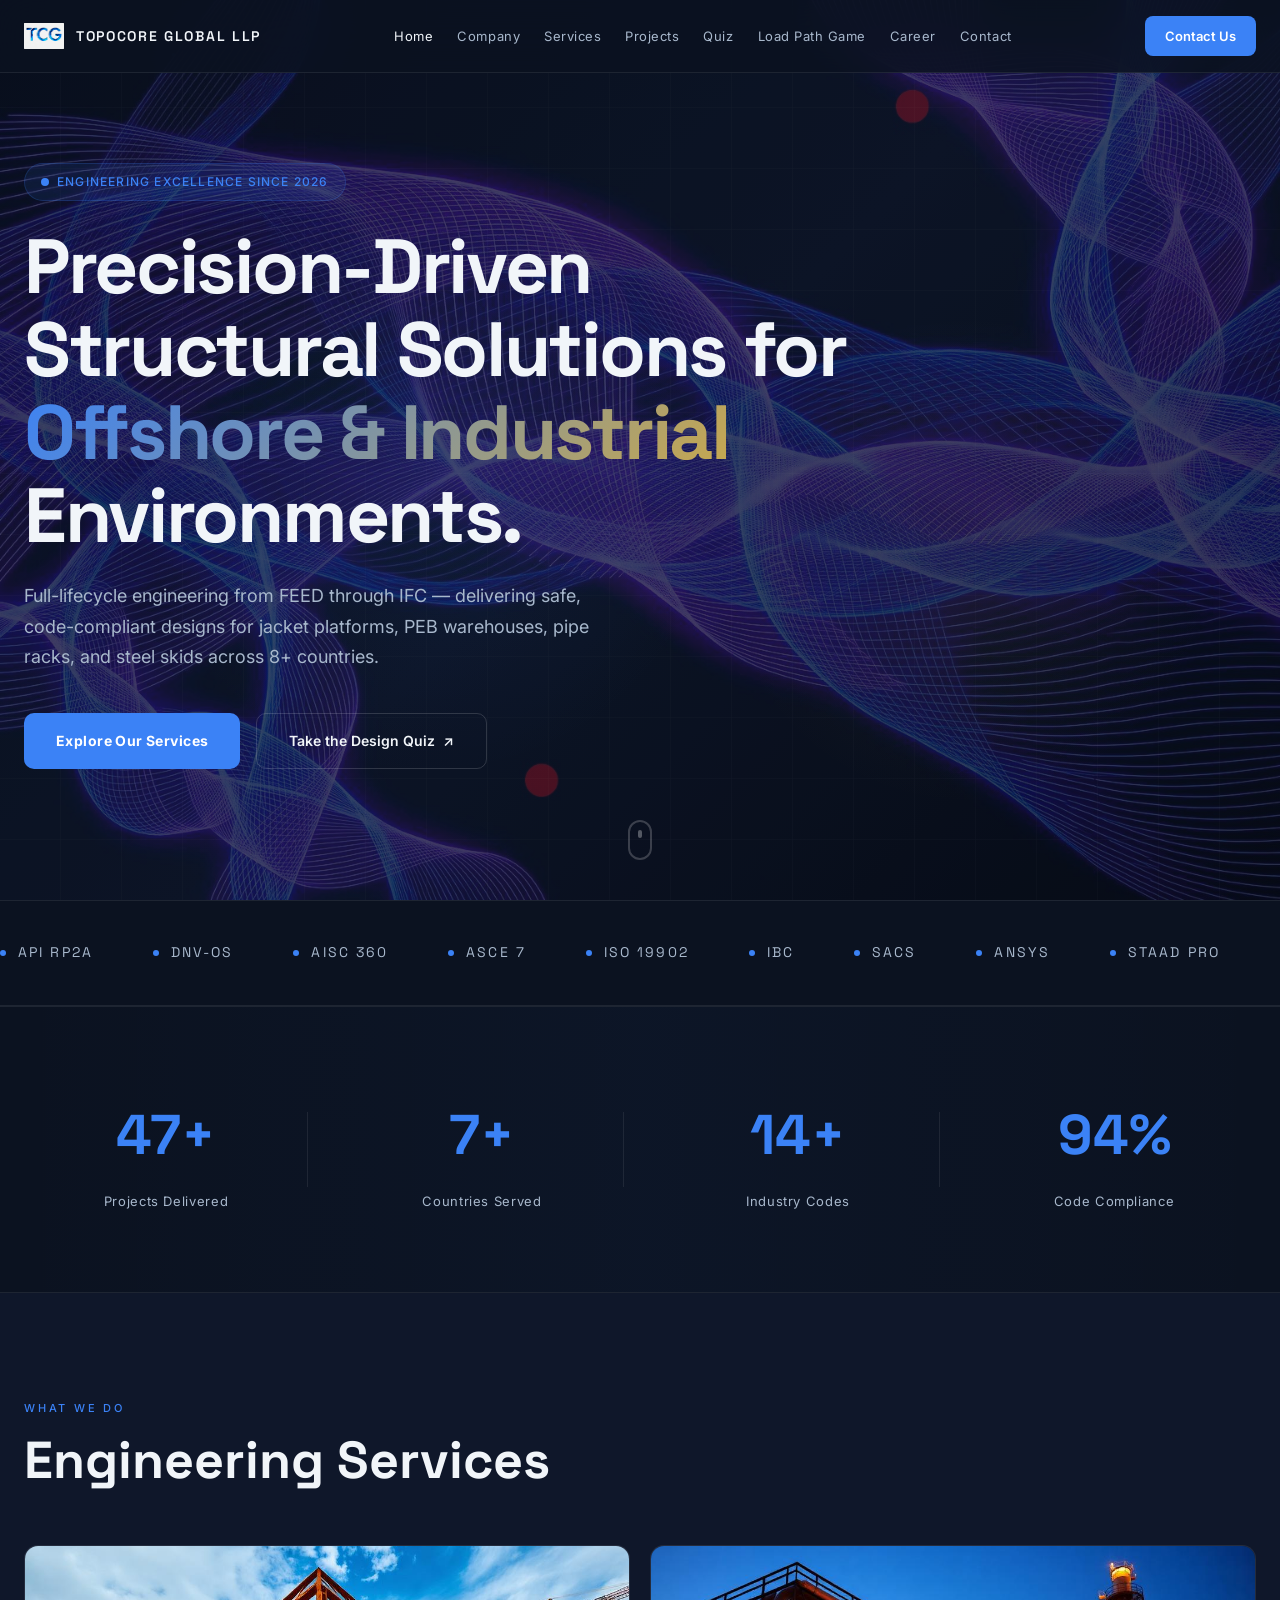
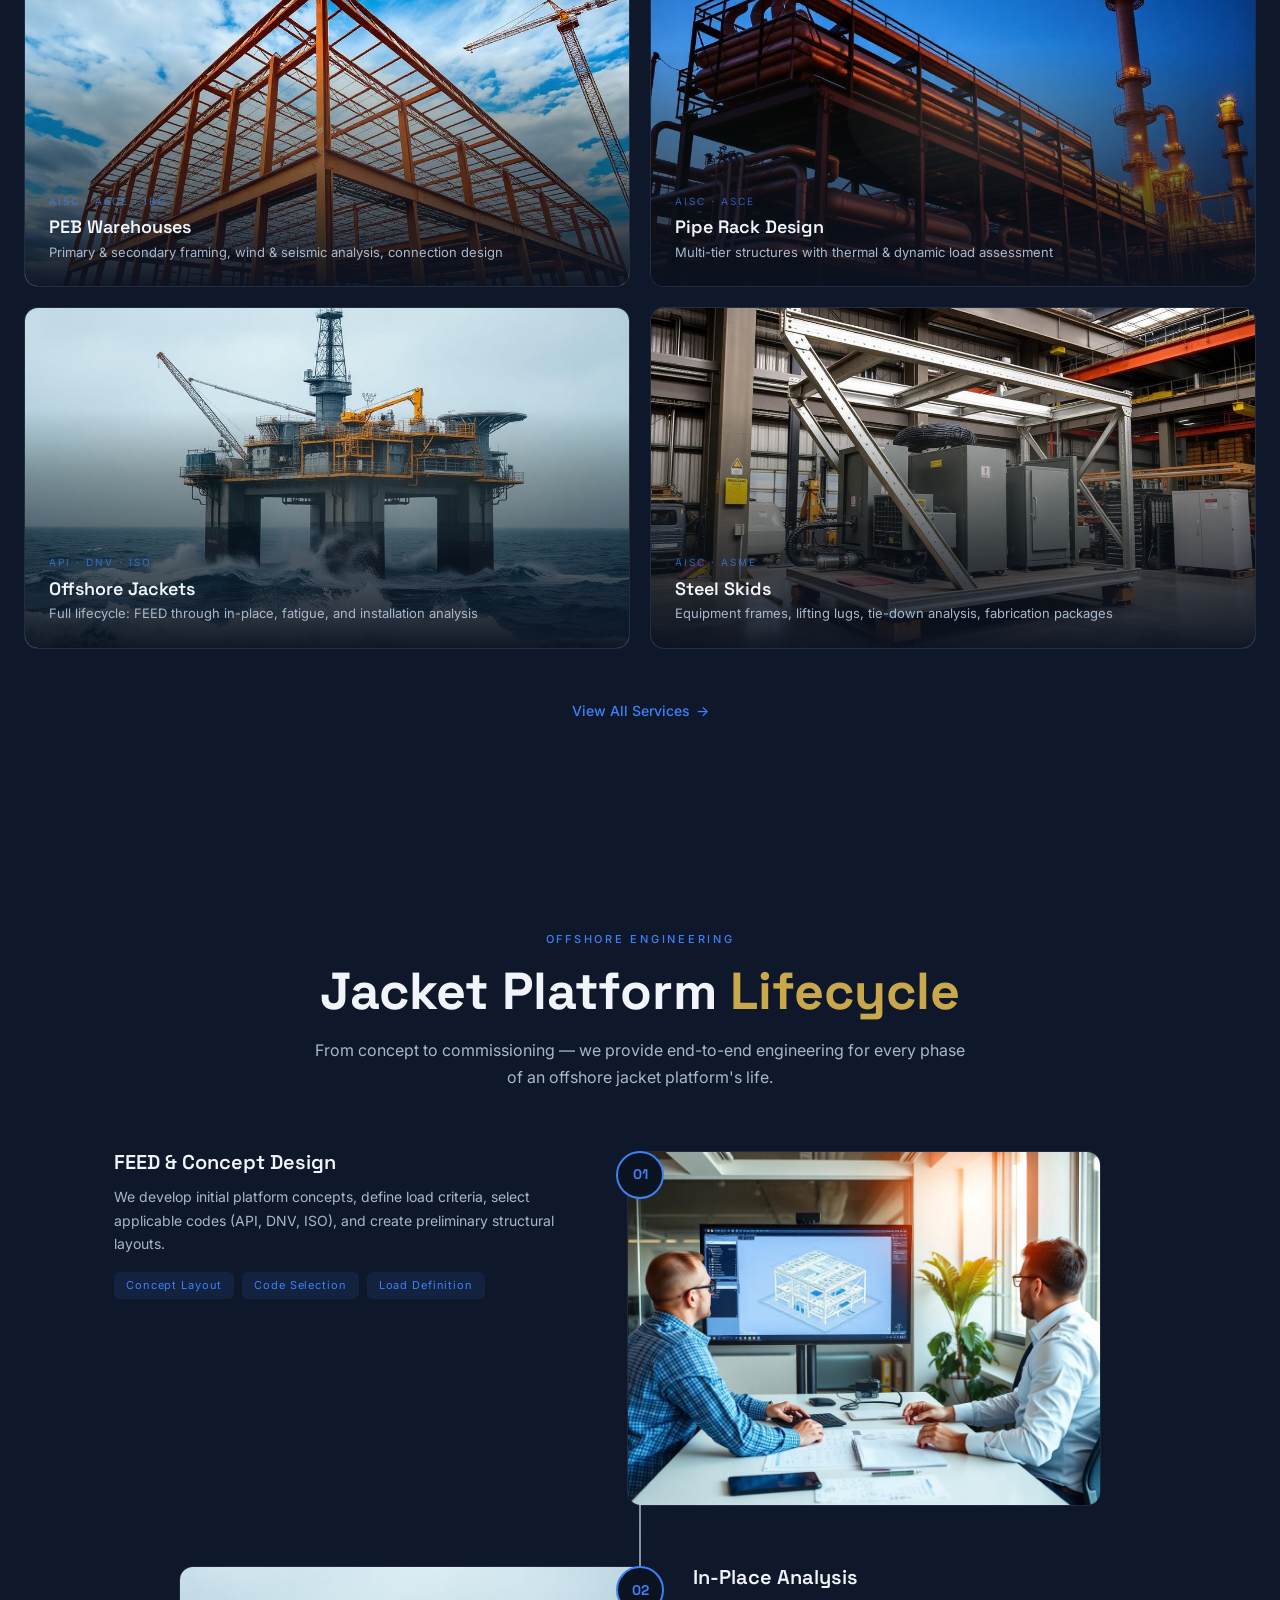
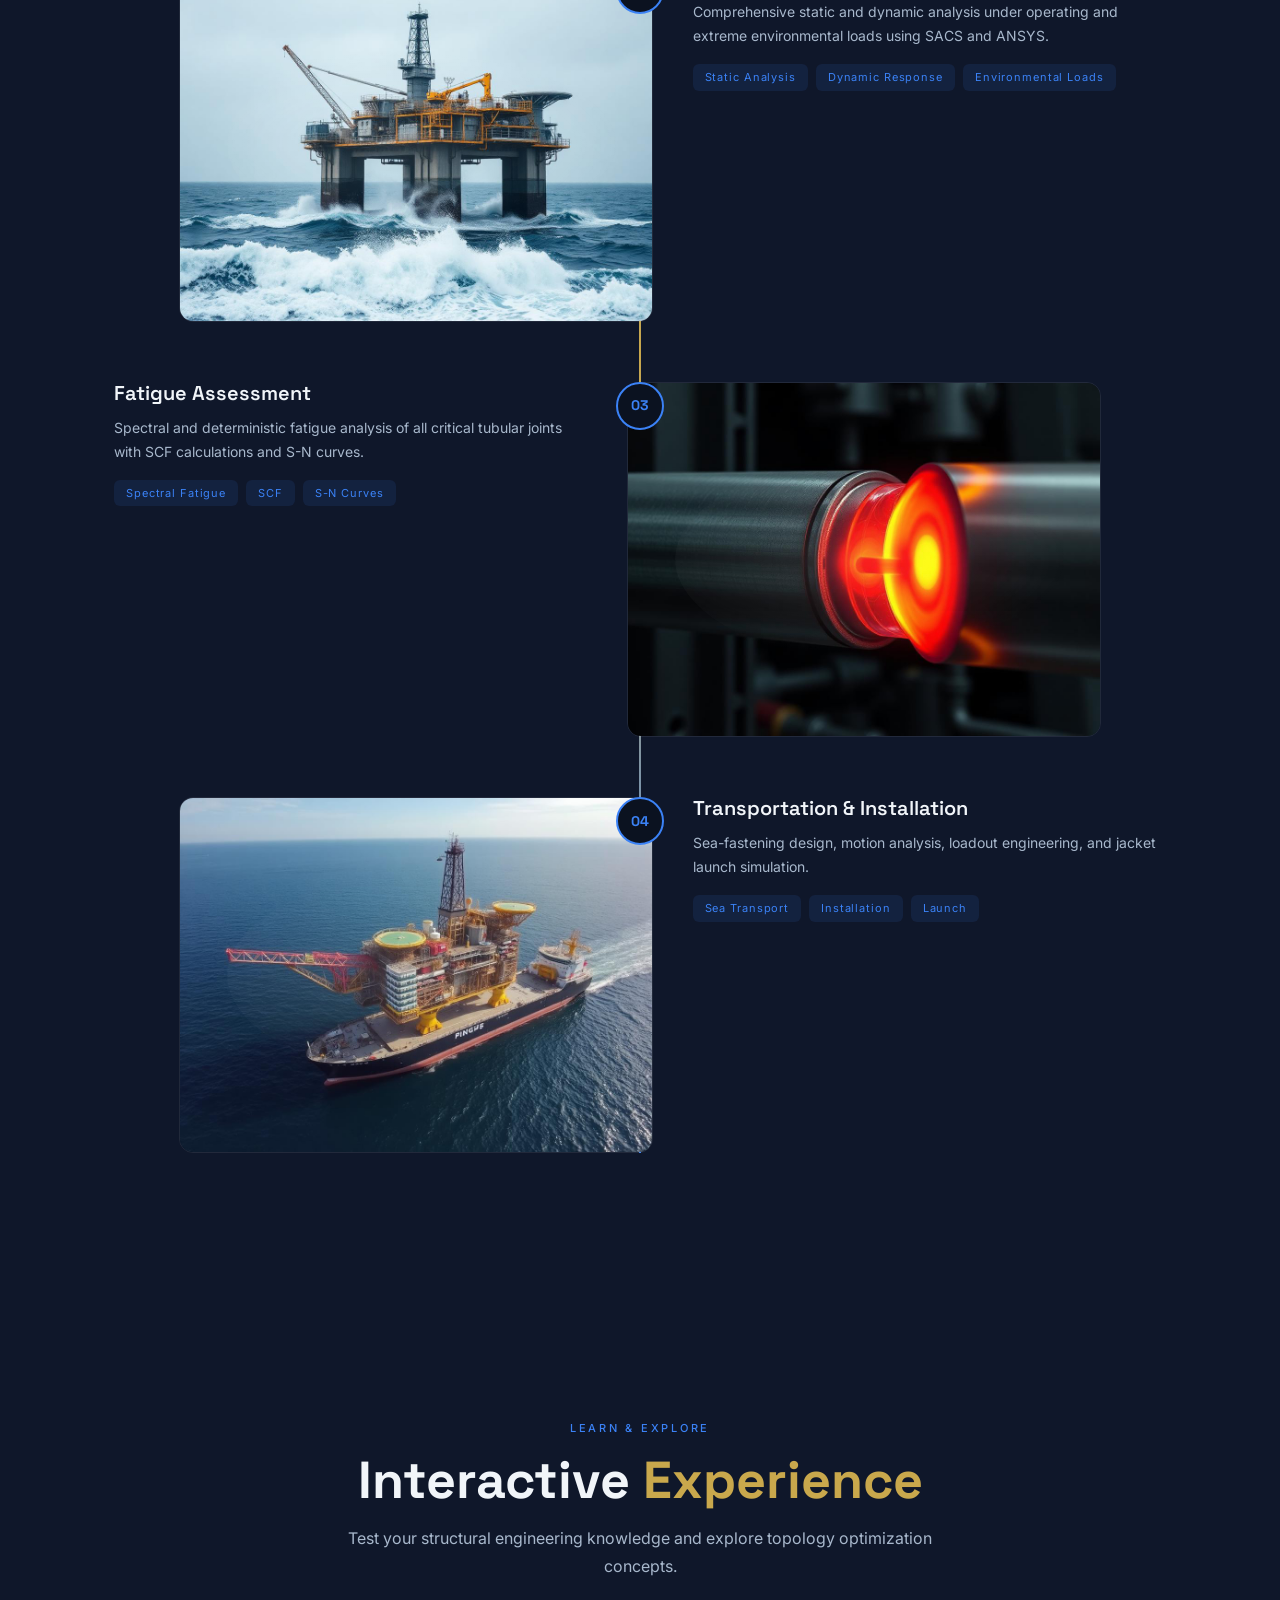
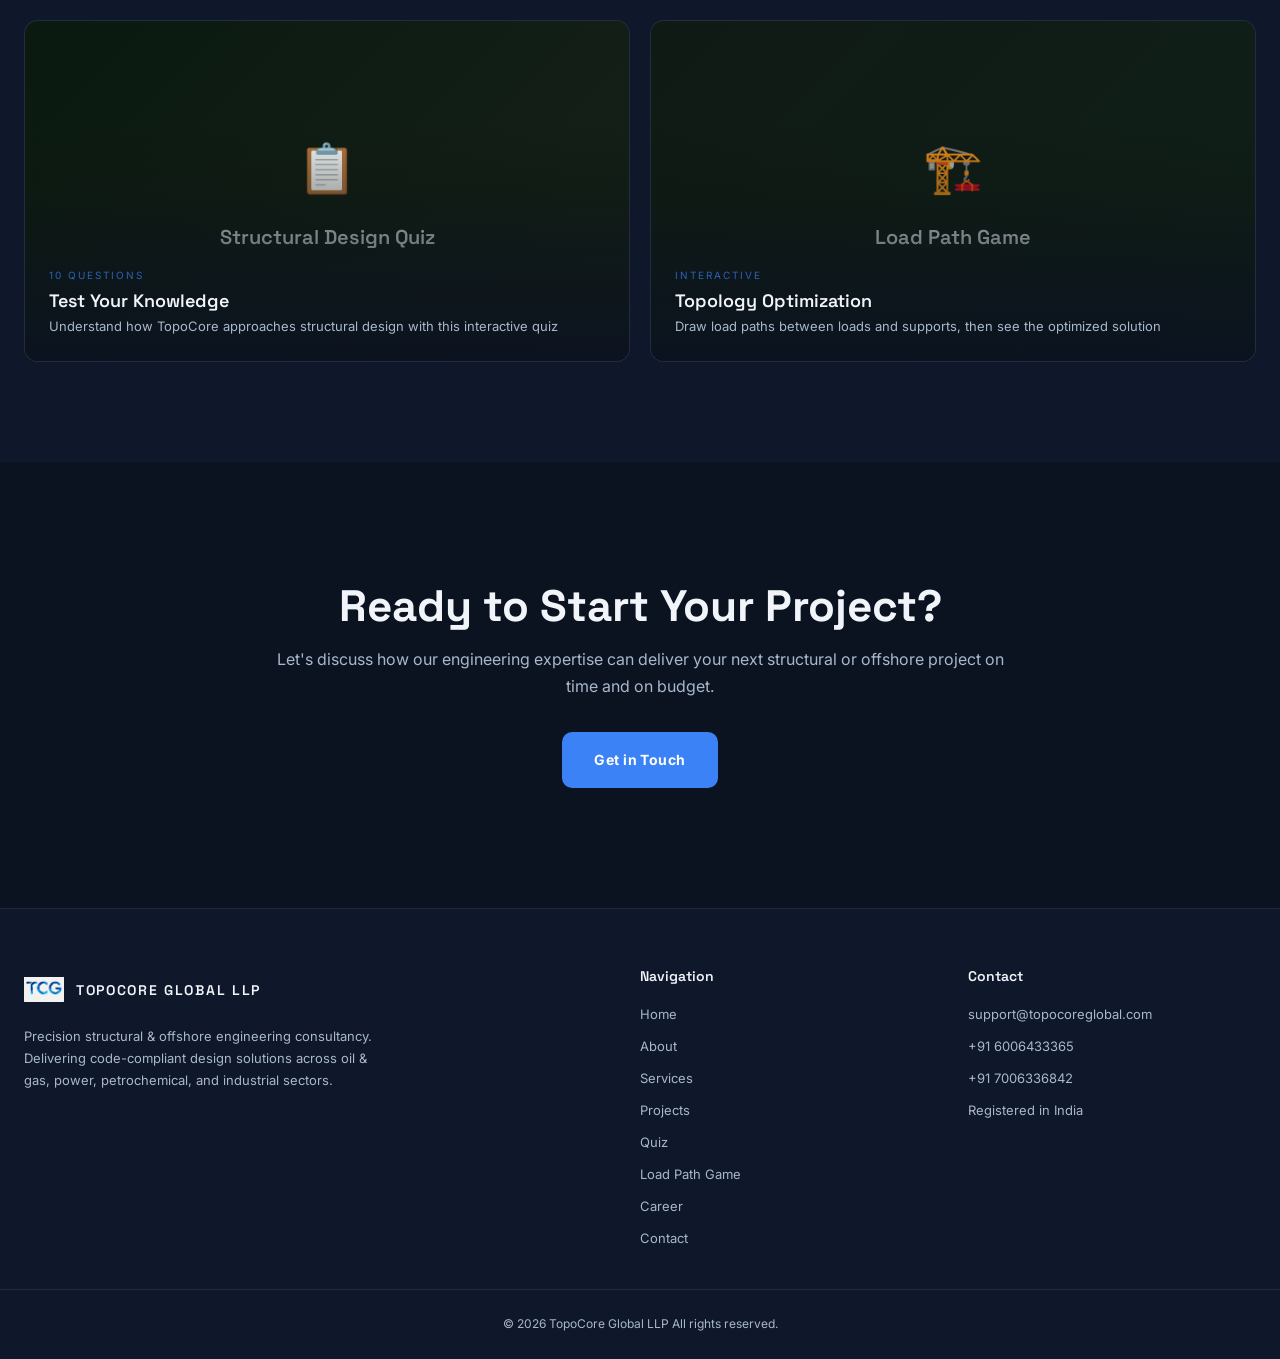
==== commit 7a134886: "Add files via upload" ====
--- a/index.html
+++ b/index.html
@@ -12,8 +12,8 @@
 <nav>
   <div class="nav-inner">
     <a href="index.html" class="logo">
-      <div class="logo-box">TE</div>
-      <div><span class="logo-text">TOPOCORE GLOBAL</span><span class="logo-sub">Engineering</span></div>
+      <img src="assets/tcg-logo.png" alt="TCG Logo" style="width:40px;height:40px;object-fit:contain;border-radius:8px;">
+      <div><span class="logo-text">TOPOCORE GLOBAL LLP</span></div>
     </a>
     <div class="nav-links">
       <a href="index.html">Home</a>
@@ -22,6 +22,7 @@
       <a href="projects.html">Projects</a>
       <a href="quiz.html">Quiz</a>
       <a href="game.html">Load Path Game</a>
+      <a href="career.html">Career</a>
       <a href="contact.html">Contact</a>
     </div>
     <a href="contact.html" class="nav-cta">Contact Us</a>
@@ -36,6 +37,7 @@
     <a href="projects.html">Projects</a>
     <a href="quiz.html">Design Quiz</a>
     <a href="game.html">Load Path Game</a>
+    <a href="career.html">Career</a>
     <a href="contact.html">Contact</a>
   </div>
 </nav>
@@ -48,7 +50,7 @@
   <div class="hero-glow"></div>
   <div class="hero-glow-2"></div>
   <div class="hero-content">
-    <div class="hero-badge"><span class="pulse"></span> Engineering Excellence Since 2024</div>
+    <div class="hero-badge"><span class="pulse"></span> Engineering Excellence Since 2026</div>
     <h1>Precision-Driven Structural Solutions for <span class="accent">Offshore & Industrial</span> Environments.</h1>
     <p class="hero-sub">Full-lifecycle engineering from FEED through IFC — delivering safe, code-compliant designs for jacket platforms, PEB warehouses, pipe racks, and steel skids across 8+ countries.</p>
     <div class="hero-btns">
@@ -256,19 +258,19 @@
 <footer>
   <div class="footer-grid">
     <div class="footer-brand">
-      <div class="logo"><div class="logo-box">TE</div><div><span class="logo-text">TOPOCORE GLOBAL</span><span class="logo-sub">Pvt Ltd</span></div></div>
+      <div class="logo"><img src="assets/tcg-logo.png" alt="TCG Logo" style="width:40px;height:40px;object-fit:contain;border-radius:8px;"><div><span class="logo-text">TOPOCORE GLOBAL LLP</span></div></div>
       <p>Precision structural & offshore engineering consultancy. Delivering code-compliant design solutions across oil & gas, power, petrochemical, and industrial sectors.</p>
     </div>
     <div class="footer-col">
       <h4>Navigation</h4>
-      <a href="index.html">Home</a><a href="about.html">About</a><a href="services.html">Services</a><a href="projects.html">Projects</a><a href="quiz.html">Quiz</a><a href="game.html">Load Path Game</a><a href="contact.html">Contact</a>
+      <a href="index.html">Home</a><a href="about.html">About</a><a href="services.html">Services</a><a href="projects.html">Projects</a><a href="quiz.html">Quiz</a><a href="game.html">Load Path Game</a><a href="career.html">Career</a><a href="contact.html">Contact</a>
     </div>
     <div class="footer-col">
       <h4>Contact</h4>
       <span>support@topocoreglobal.com</span><span>+91 6006433365</span><span>+91 7006336842</span><span>Registered in India</span>
     </div>
   </div>
-  <div class="footer-bottom">© 2026 TopoCore Global llc All rights reserved.</div>
+  <div class="footer-bottom">© 2026 TopoCore Global LLP All rights reserved.</div>
 </footer>
 
 <script src="assets/main.js"></script>
--- a/assets/style.css
+++ b/assets/style.css
@@ -2,10 +2,10 @@
 
 *,*::before,*::after{box-sizing:border-box;margin:0;padding:0}
 :root{
-  --bg:#0e1612;--bg2:#111a15;--bg3:#162019;
-  --card:#131e16;--border:rgba(255,255,255,0.08);--border2:rgba(255,255,255,0.15);
-  --primary:#3ecf6e;--primary2:#2db85a;--gold:#c9a84c;
-  --fg:#e8ede9;--muted:#7a9282;--surf:#b0c4b8;
+  --bg:#0b1220;--bg2:#0f172a;--bg3:#152033;
+  --card:#111a2e;--border:rgba(255,255,255,0.08);--border2:rgba(255,255,255,0.15);
+  --primary:#3b82f6;--primary2:#2563eb;--gold:#c9a84c;
+  --fg:#f1f5f9;--muted:#a8b8cc;--surf:#cbd5e1;
   --nav-height:72px;
 }
 html{scroll-behavior:smooth}
@@ -15,23 +15,23 @@
 img{max-width:100%;display:block}
 
 /* NAV */
-nav{position:fixed;top:0;left:0;right:0;z-index:100;background:rgba(14,22,18,0.85);backdrop-filter:blur(20px);border-bottom:1px solid var(--border)}
+nav{position:fixed;top:0;left:0;right:0;z-index:100;background:rgba(11,18,32,0.85);backdrop-filter:blur(20px);border-bottom:1px solid var(--border)}
 .nav-inner{max-width:1280px;margin:0 auto;padding:0 24px;height:var(--nav-height);display:flex;align-items:center;justify-content:space-between}
 .logo{display:flex;align-items:center;gap:12px}
-.logo-box{width:40px;height:40px;border-radius:8px;background:var(--primary);display:flex;align-items:center;justify-content:center;font-family:'Space Grotesk',sans-serif;font-weight:700;font-size:16px;color:#0e1612}
+.logo-box{width:40px;height:40px;border-radius:8px;background:var(--primary);display:flex;align-items:center;justify-content:center;font-family:'Space Grotesk',sans-serif;font-weight:700;font-size:16px;color:#ffffff}
 .logo-text{font-family:'Space Grotesk',sans-serif;font-weight:600;font-size:14px;letter-spacing:0.12em;color:var(--fg)}
 .logo-sub{display:block;font-size:9px;letter-spacing:0.22em;text-transform:uppercase;color:var(--muted)}
 .nav-links{display:flex;gap:24px;align-items:center}
 .nav-links a{font-size:13px;letter-spacing:0.04em;color:var(--muted);transition:color 0.2s}
 .nav-links a:hover,.nav-links a.active{color:var(--fg)}
-.nav-cta{height:40px;padding:0 20px;border-radius:8px;background:var(--primary);color:#0e1612;font-weight:600;font-size:13px;display:inline-flex;align-items:center;transition:opacity 0.2s;white-space:nowrap}
+.nav-cta{height:40px;padding:0 20px;border-radius:8px;background:var(--primary);color:#ffffff;font-weight:600;font-size:13px;display:inline-flex;align-items:center;transition:opacity 0.2s;white-space:nowrap}
 .nav-cta:hover{opacity:0.85}
 .hamburger{display:none;flex-direction:column;gap:5px;padding:8px;cursor:pointer;background:none;border:none}
 .hamburger span{display:block;width:24px;height:2px;background:var(--fg);transition:all 0.3s;border-radius:2px}
 .hamburger.active span:nth-child(1){transform:rotate(45deg) translate(5px,5px)}
 .hamburger.active span:nth-child(2){opacity:0}
 .hamburger.active span:nth-child(3){transform:rotate(-45deg) translate(5px,-5px)}
-.mobile-menu{display:none;background:rgba(14,22,18,0.97);border-top:1px solid var(--border);padding:20px 24px;flex-direction:column;gap:16px;position:fixed;top:var(--nav-height);left:0;right:0;z-index:99}
+.mobile-menu{display:none;background:rgba(11,18,32,0.97);border-top:1px solid var(--border);padding:20px 24px;flex-direction:column;gap:16px;position:fixed;top:var(--nav-height);left:0;right:0;z-index:99}
 .mobile-menu a{font-size:15px;color:var(--muted);padding:8px 0;border-bottom:1px solid var(--border);transition:color 0.2s}
 .mobile-menu a:last-child{border-bottom:none}
 .mobile-menu a:hover{color:var(--primary)}
@@ -39,11 +39,11 @@
 
 /* ========== HERO — FIXED FOR ALL RESOLUTIONS ========== */
 .hero{position:relative;min-height:100vh;min-height:100dvh;display:flex;align-items:center;padding-top:calc(var(--nav-height) + 40px);padding-bottom:80px;overflow:hidden}
-.hero-bg{position:absolute;inset:0;background:linear-gradient(135deg,#0a1a10 0%,#0e1f15 50%,#091510 100%)}
+.hero-bg{position:absolute;inset:0;background:linear-gradient(135deg,#0a1226 0%,#0f1a33 50%,#070d1c 100%)}
 .hero-bg-image{position:absolute;inset:0;background:url('hero-offshore.jpg') center/cover no-repeat;opacity:0.25;animation:heroZoom 30s ease-in-out infinite alternate}
 @keyframes heroZoom{0%{transform:scale(1)}100%{transform:scale(1.1)}}
 .hero-pattern{position:absolute;inset:0;opacity:0.03;background-image:repeating-linear-gradient(0deg,transparent,transparent 60px,rgba(255,255,255,0.5) 60px,rgba(255,255,255,0.5) 61px),repeating-linear-gradient(90deg,transparent,transparent 60px,rgba(255,255,255,0.5) 60px,rgba(255,255,255,0.5) 61px)}
-.hero-glow{position:absolute;top:20%;left:10%;width:600px;height:600px;background:radial-gradient(circle,rgba(62,207,110,0.08) 0%,transparent 70%);pointer-events:none;animation:glowPulse 6s ease-in-out infinite alternate}
+.hero-glow{position:absolute;top:20%;left:10%;width:600px;height:600px;background:radial-gradient(circle,rgba(59,130,246,0.08) 0%,transparent 70%);pointer-events:none;animation:glowPulse 6s ease-in-out infinite alternate}
 .hero-glow-2{position:absolute;bottom:10%;right:5%;width:500px;height:500px;background:radial-gradient(circle,rgba(201,168,76,0.06) 0%,transparent 70%);pointer-events:none;animation:glowPulse 8s ease-in-out infinite alternate-reverse}
 @keyframes glowPulse{0%{opacity:0.5;transform:scale(1)}100%{opacity:1;transform:scale(1.2)}}
 #particles-canvas{position:absolute;inset:0;z-index:1;pointer-events:none}
@@ -52,10 +52,10 @@
 .hero h1 .accent{color:var(--primary);background:linear-gradient(135deg,var(--primary),var(--gold));-webkit-background-clip:text;-webkit-text-fill-color:transparent;background-clip:text}
 .hero-sub{color:var(--muted);font-size:clamp(14px,2.5vw,18px);margin-top:24px;max-width:600px;line-height:1.7}
 .hero-btns{display:flex;gap:16px;margin-top:40px;flex-wrap:wrap}
-.btn-primary{height:56px;padding:0 32px;border-radius:10px;background:var(--primary);color:#0e1612;font-weight:700;font-size:14px;letter-spacing:0.03em;display:inline-flex;align-items:center;justify-content:center;transition:all 0.3s;position:relative;overflow:hidden;border:none;cursor:pointer;text-decoration:none}
+.btn-primary{height:56px;padding:0 32px;border-radius:10px;background:var(--primary);color:#ffffff;font-weight:700;font-size:14px;letter-spacing:0.03em;display:inline-flex;align-items:center;justify-content:center;transition:all 0.3s;position:relative;overflow:hidden;border:none;cursor:pointer;text-decoration:none}
 .btn-primary::after{content:'';position:absolute;inset:0;background:linear-gradient(90deg,transparent,rgba(255,255,255,0.2),transparent);transform:translateX(-100%);transition:transform 0.6s}
 .btn-primary:hover::after{transform:translateX(100%)}
-.btn-primary:hover{box-shadow:0 0 30px rgba(62,207,110,0.3)}
+.btn-primary:hover{box-shadow:0 0 30px rgba(59,130,246,0.3)}
 .btn-outline{height:56px;padding:0 32px;border-radius:10px;border:1px solid var(--border2);color:var(--fg);font-weight:600;font-size:14px;display:inline-flex;align-items:center;justify-content:center;gap:8px;transition:all 0.3s;background:transparent;text-decoration:none}
 .btn-outline:hover{background:rgba(255,255,255,0.05);border-color:var(--primary)}
 .scroll-indicator{position:absolute;bottom:40px;left:50%;transform:translateX(-50%);z-index:2;display:flex;flex-direction:column;align-items:center;gap:8px}
@@ -64,7 +64,7 @@
 @keyframes scrollBounce{0%,100%{transform:translateY(0);opacity:1}50%{transform:translateY(8px);opacity:0.3}}
 
 /* HERO BADGE */
-.hero-badge{display:inline-flex;align-items:center;gap:8px;padding:8px 16px;border-radius:100px;background:rgba(62,207,110,0.1);border:1px solid rgba(62,207,110,0.2);margin-bottom:24px;font-size:12px;color:var(--primary);letter-spacing:0.1em;text-transform:uppercase;font-weight:500}
+.hero-badge{display:inline-flex;align-items:center;gap:8px;padding:8px 16px;border-radius:100px;background:rgba(59,130,246,0.1);border:1px solid rgba(59,130,246,0.2);margin-bottom:24px;font-size:12px;color:var(--primary);letter-spacing:0.1em;text-transform:uppercase;font-weight:500}
 .hero-badge .pulse{width:8px;height:8px;border-radius:50%;background:var(--primary);animation:badgePulse 2s infinite}
 @keyframes badgePulse{0%,100%{opacity:1;transform:scale(1)}50%{opacity:0.5;transform:scale(1.3)}}
 
@@ -75,7 +75,7 @@
 
 /* STATS */
 .stats{padding:80px 0;border-top:1px solid var(--border);border-bottom:1px solid var(--border);position:relative}
-.stats::before{content:'';position:absolute;inset:0;background:linear-gradient(90deg,transparent,rgba(62,207,110,0.03),transparent);pointer-events:none}
+.stats::before{content:'';position:absolute;inset:0;background:linear-gradient(90deg,transparent,rgba(59,130,246,0.03),transparent);pointer-events:none}
 .stats-grid{max-width:1280px;margin:0 auto;padding:0 24px;display:grid;grid-template-columns:repeat(4,1fr);gap:32px}
 .stat-item{text-align:center;position:relative}
 .stat-item::after{content:'';position:absolute;right:0;top:20%;height:60%;width:1px;background:var(--border)}
@@ -96,19 +96,19 @@
 
 /* CARDS */
 .card{background:var(--card);border:1px solid var(--border);border-radius:14px;overflow:hidden;transition:border-color 0.3s}
-.card:hover{border-color:rgba(62,207,110,0.3)}
+.card:hover{border-color:rgba(59,130,246,0.3)}
 .card-body{padding:24px}
 
 /* SERVICE GRID */
 .services-grid{display:grid;grid-template-columns:repeat(2,1fr);gap:20px;margin-top:56px}
 .service-card{position:relative;border-radius:14px;overflow:hidden;border:1px solid var(--border);transition:all 0.4s;background:var(--card)}
-.service-card:hover{border-color:rgba(62,207,110,0.35);transform:translateY(-4px);box-shadow:0 20px 60px rgba(0,0,0,0.3)}
+.service-card:hover{border-color:rgba(59,130,246,0.35);transform:translateY(-4px);box-shadow:0 20px 60px rgba(0,0,0,0.3)}
 .service-img{aspect-ratio:16/9;overflow:hidden}
 .service-img img{width:100%;height:100%;object-fit:cover;transition:transform 0.6s}
 .service-card:hover .service-img img{transform:scale(1.05)}
-.service-overlay{position:absolute;inset:0;background:linear-gradient(0deg,rgba(14,22,18,0.97) 0%,rgba(14,22,18,0.35) 50%,transparent 70%);pointer-events:none}
+.service-overlay{position:absolute;inset:0;background:linear-gradient(0deg,rgba(11,18,32,0.97) 0%,rgba(14,22,18,0.35) 50%,transparent 70%);pointer-events:none}
 .service-info{position:absolute;bottom:0;left:0;right:0;padding:24px}
-.service-code{color:rgba(62,207,110,0.7);font-size:10px;letter-spacing:0.2em;text-transform:uppercase}
+.service-code{color:rgba(59,130,246,0.7);font-size:10px;letter-spacing:0.2em;text-transform:uppercase}
 .service-name{font-family:'Space Grotesk',sans-serif;font-size:18px;font-weight:600;color:var(--fg);margin-top:4px}
 .service-desc{color:var(--muted);font-size:13px;margin-top:6px;line-height:1.5}
 
@@ -123,7 +123,7 @@
 .procedure-content h3{font-family:'Space Grotesk',sans-serif;font-size:20px;font-weight:600;color:var(--fg)}
 .procedure-content p{color:var(--muted);font-size:14px;margin-top:12px;line-height:1.7}
 .proc-tags{display:flex;gap:8px;flex-wrap:wrap;margin-top:16px}
-.proc-tag{padding:4px 12px;border-radius:6px;background:rgba(62,207,110,0.1);color:var(--primary);font-size:11px;letter-spacing:0.08em}
+.proc-tag{padding:4px 12px;border-radius:6px;background:rgba(59,130,246,0.1);color:var(--primary);font-size:11px;letter-spacing:0.08em}
 .procedure-image{flex:1;max-width:45%;border-radius:14px;overflow:hidden;border:1px solid var(--border)}
 .procedure-image img{width:100%;height:100%;object-fit:cover}
 
@@ -133,7 +133,7 @@
 /* IMAGE BANNER */
 .img-banner{position:relative;height:400px;overflow:hidden}
 .img-banner img{width:100%;height:100%;object-fit:cover}
-.img-banner-overlay{position:absolute;inset:0;background:linear-gradient(0deg,rgba(14,22,18,0.85),rgba(14,22,18,0.3))}
+.img-banner-overlay{position:absolute;inset:0;background:linear-gradient(0deg,rgba(11,18,32,0.85),rgba(14,22,18,0.3))}
 .img-banner-text{position:absolute;bottom:0;left:0;right:0;padding:40px;max-width:1100px;margin:0 auto;z-index:3}
 .img-banner-text h2{font-family:'Space Grotesk',sans-serif;font-size:clamp(24px,4vw,36px);font-weight:700;color:var(--fg)}
 .img-banner-text p{color:var(--muted);font-size:16px;margin-top:8px}
@@ -141,7 +141,7 @@
 /* VALUES */
 .values-grid{display:grid;grid-template-columns:repeat(4,1fr);gap:20px;margin-top:40px}
 .value-card{padding:32px;border-radius:14px;background:var(--card);border:1px solid var(--border);transition:all 0.4s;text-align:center}
-.value-card:hover{border-color:rgba(62,207,110,0.3);transform:translateY(-4px)}
+.value-card:hover{border-color:rgba(59,130,246,0.3);transform:translateY(-4px)}
 .value-icon{font-size:28px;color:var(--primary);margin-bottom:16px}
 .value-title{font-family:'Space Grotesk',sans-serif;font-size:16px;font-weight:600;color:var(--fg);margin-top:12px}
 .value-desc{color:var(--muted);font-size:13px;margin-top:8px;line-height:1.6}
@@ -150,7 +150,7 @@
 .founders-grid{display:grid;grid-template-columns:repeat(2,1fr);gap:24px;margin-top:40px}
 .founder-card{padding:32px;border-radius:14px;background:var(--card);border:1px solid var(--border);transition:all 0.3s;text-align:center}
 .founder-card:hover{border-color:rgba(201,168,76,0.3);transform:translateY(-4px)}
-.founder-icon{width:64px;height:64px;border-radius:50%;background:linear-gradient(135deg,var(--primary),var(--gold));display:flex;align-items:center;justify-content:center;margin:0 auto 16px;font-family:'Space Grotesk',sans-serif;font-size:24px;font-weight:700;color:#0e1612}
+.founder-icon{width:64px;height:64px;border-radius:50%;background:linear-gradient(135deg,var(--primary),var(--gold));display:flex;align-items:center;justify-content:center;margin:0 auto 16px;font-family:'Space Grotesk',sans-serif;font-size:24px;font-weight:700;color:#ffffff}
 .founder-name{font-family:'Space Grotesk',sans-serif;font-size:18px;font-weight:600;color:var(--fg)}
 .founder-role{color:var(--primary);font-size:13px;margin-top:4px;letter-spacing:0.05em}
 .founder-bio{color:var(--muted);font-size:14px;margin-top:12px;line-height:1.7}
@@ -158,37 +158,37 @@
 /* FLOW GRID */
 .flow-grid{display:grid;grid-template-columns:repeat(4,1fr);gap:16px}
 .flow-card{padding:24px;border-radius:14px;background:var(--card);border:1px solid var(--border);text-align:center;transition:all 0.3s}
-.flow-card:hover{border-color:rgba(62,207,110,0.3);transform:translateY(-4px)}
+.flow-card:hover{border-color:rgba(59,130,246,0.3);transform:translateY(-4px)}
 .flow-icon{font-size:32px;margin-bottom:12px}
 .flow-card h4{font-family:'Space Grotesk',sans-serif;font-size:15px;font-weight:600;color:var(--fg)}
 .flow-card p{color:var(--muted);font-size:12px;margin-top:8px;line-height:1.5}
 
 /* INFO BOX */
-.info-box{padding:32px;border-radius:14px;background:rgba(22,32,25,0.8);border:1px solid var(--border);margin-top:20px;transition:border-color 0.3s}
+.info-box{padding:32px;border-radius:14px;background:rgba(17,26,46,0.8);border:1px solid var(--border);margin-top:20px;transition:border-color 0.3s}
 .info-box:hover{border-color:rgba(201,168,76,0.3)}
 .info-box h3{font-family:'Space Grotesk',sans-serif;font-size:16px;font-weight:600;color:var(--fg)}
 .info-box p{color:var(--muted);font-size:14px;margin-top:8px;line-height:1.7}
 
 /* SERVICE DETAIL */
 .service-detail{padding:32px;border-radius:14px;background:var(--card);border:1px solid var(--border);margin-bottom:20px;transition:all 0.3s}
-.service-detail:hover{border-color:rgba(62,207,110,0.2);transform:translateX(8px)}
-.service-num{color:rgba(62,207,110,0.3);font-family:'Space Grotesk',sans-serif;font-size:42px;font-weight:700;line-height:1;flex-shrink:0}
+.service-detail:hover{border-color:rgba(59,130,246,0.2);transform:translateX(8px)}
+.service-num{color:rgba(59,130,246,0.3);font-family:'Space Grotesk',sans-serif;font-size:42px;font-weight:700;line-height:1;flex-shrink:0}
 .service-detail h3{font-family:'Space Grotesk',sans-serif;font-size:18px;font-weight:600;color:var(--fg)}
 .service-detail .sub{color:var(--muted);font-size:13px;margin-top:2px}
 .service-items{list-style:none;margin-top:16px;display:flex;flex-direction:column;gap:6px}
 .service-items li{color:var(--surf);font-size:13px;display:flex;gap:8px;align-items:flex-start}
 .service-items li::before{content:'●';color:var(--primary);font-size:7px;margin-top:6px;flex-shrink:0}
-.service-codes{color:rgba(62,207,110,0.6);font-size:11px;letter-spacing:0.15em;text-transform:uppercase;margin-top:16px}
+.service-codes{color:rgba(59,130,246,0.6);font-size:11px;letter-spacing:0.15em;text-transform:uppercase;margin-top:16px}
 .service-img-section{display:grid;grid-template-columns:1fr 1fr;gap:24px;margin-top:40px;margin-bottom:40px}
 .service-img-card{border-radius:14px;overflow:hidden;border:1px solid var(--border);position:relative;aspect-ratio:16/10}
 .service-img-card img{width:100%;height:100%;object-fit:cover;transition:transform 0.6s}
 .service-img-card:hover img{transform:scale(1.05)}
-.service-img-label{position:absolute;bottom:0;left:0;right:0;padding:16px;background:linear-gradient(0deg,rgba(14,22,18,0.95),transparent);z-index:3}
+.service-img-label{position:absolute;bottom:0;left:0;right:0;padding:16px;background:linear-gradient(0deg,rgba(11,18,32,0.95),transparent);z-index:3}
 .service-img-label span{font-family:'Space Grotesk',sans-serif;font-size:14px;font-weight:600;color:var(--fg)}
 
 .offshore-grid{display:grid;grid-template-columns:repeat(4,1fr);gap:16px;margin-top:40px}
-.offshore-phase{padding:20px;border-radius:12px;background:rgba(22,32,25,0.8);border:1px solid var(--border);transition:all 0.4s;cursor:pointer}
-.offshore-phase:hover{border-color:rgba(62,207,110,0.3);transform:translateY(-4px)}
+.offshore-phase{padding:20px;border-radius:12px;background:rgba(17,26,46,0.8);border:1px solid var(--border);transition:all 0.4s;cursor:pointer}
+.offshore-phase:hover{border-color:rgba(59,130,246,0.3);transform:translateY(-4px)}
 .offshore-phase h4{font-family:'Space Grotesk',sans-serif;font-size:14px;font-weight:600;color:var(--fg);transition:color 0.2s}
 .offshore-phase:hover h4{color:var(--primary)}
 .offshore-phase p{color:var(--muted);font-size:12px;margin-top:8px;line-height:1.5}
@@ -196,7 +196,7 @@
 /* PROJECTS */
 .projects-grid{display:grid;grid-template-columns:repeat(3,1fr);gap:20px;margin-top:40px}
 .project-card{border-radius:14px;overflow:hidden;background:var(--card);border:1px solid var(--border);transition:all 0.4s}
-.project-card:hover{border-color:rgba(62,207,110,0.3);transform:translateY(-4px);box-shadow:0 16px 40px rgba(0,0,0,0.2)}
+.project-card:hover{border-color:rgba(59,130,246,0.3);transform:translateY(-4px);box-shadow:0 16px 40px rgba(0,0,0,0.2)}
 .project-card .img-wrap{aspect-ratio:16/9;overflow:hidden;position:relative}
 .project-card .img-wrap img{width:100%;height:100%;object-fit:cover;transition:transform 0.6s}
 .project-card:hover .img-wrap img{transform:scale(1.05)}
@@ -207,7 +207,7 @@
 .project-desc{color:var(--surf);font-size:13px;margin-top:10px;line-height:1.6}
 .onshore-list{display:grid;grid-template-columns:repeat(2,1fr);gap:16px;margin-top:40px}
 .onshore-card{display:flex;gap:16px;padding:20px;border-radius:14px;background:var(--card);border:1px solid var(--border);transition:all 0.3s}
-.onshore-card:hover{border-color:rgba(62,207,110,0.2);transform:translateX(6px)}
+.onshore-card:hover{border-color:rgba(59,130,246,0.2);transform:translateX(6px)}
 .onshore-thumb{width:88px;height:88px;flex-shrink:0;border-radius:10px;overflow:hidden}
 .onshore-thumb img{width:100%;height:100%;object-fit:cover}
 .onshore-code{color:var(--primary);font-size:10px;letter-spacing:0.15em;text-transform:uppercase}
@@ -219,12 +219,12 @@
 .contact-grid{display:grid;grid-template-columns:1fr 1fr;gap:32px;margin-top:56px}
 .contact-cards{display:flex;flex-direction:column;gap:16px}
 .contact-card{padding:24px;border-radius:14px;background:var(--card);border:1px solid var(--border);transition:all 0.3s}
-.contact-card:hover{border-color:rgba(62,207,110,0.2);transform:translateY(-2px)}
+.contact-card:hover{border-color:rgba(59,130,246,0.2);transform:translateY(-2px)}
 .contact-card h3{font-family:'Space Grotesk',sans-serif;font-size:15px;font-weight:600;color:var(--fg)}
 .contact-card a,.contact-card p{color:var(--surf);font-size:14px;margin-top:6px;display:block}
 .contact-card a{color:var(--primary)}
 .contact-card a:hover{text-decoration:underline}
-.form-box{padding:32px;border-radius:14px;background:rgba(22,32,25,0.8);border:1px solid var(--border)}
+.form-box{padding:32px;border-radius:14px;background:rgba(17,26,46,0.8);border:1px solid var(--border)}
 .form-box h3{font-family:'Space Grotesk',sans-serif;font-size:20px;font-weight:600;color:var(--fg);margin-bottom:24px}
 .form-group{margin-bottom:16px}
 .form-group label{display:block;font-size:13px;color:var(--muted);margin-bottom:6px}
@@ -232,8 +232,8 @@
 .form-group input:focus,.form-group textarea:focus,.form-group select:focus{border-color:var(--primary)}
 .form-group textarea{resize:vertical;min-height:100px}
 .form-group select option{background:var(--bg);color:var(--fg)}
-.form-submit{width:100%;height:46px;border-radius:8px;background:var(--primary);color:#0e1612;font-weight:600;font-size:14px;border:none;cursor:pointer;transition:all 0.3s;font-family:'Inter',sans-serif}
-.form-submit:hover{opacity:0.85;box-shadow:0 0 20px rgba(62,207,110,0.3)}
+.form-submit{width:100%;height:46px;border-radius:8px;background:var(--primary);color:#ffffff;font-weight:600;font-size:14px;border:none;cursor:pointer;transition:all 0.3s;font-family:'Inter',sans-serif}
+.form-submit:hover{opacity:0.85;box-shadow:0 0 20px rgba(59,130,246,0.3)}
 .form-submit:disabled{opacity:0.5;cursor:not-allowed}
 .why-box{margin-top:40px;padding:32px;border-radius:14px;background:var(--card);border:1px solid var(--border);text-align:center}
 .why-box h3{font-family:'Space Grotesk',sans-serif;font-size:18px;font-weight:600;color:var(--fg)}
@@ -291,19 +291,19 @@
 .quiz-question{font-family:'Space Grotesk',sans-serif;font-size:clamp(20px,3vw,28px);font-weight:600;color:var(--fg);margin-bottom:32px;line-height:1.3}
 .quiz-options{display:flex;flex-direction:column;gap:12px}
 .quiz-option{padding:20px 24px;border-radius:12px;background:var(--card);border:2px solid var(--border);cursor:pointer;transition:all 0.3s;font-size:15px;color:var(--surf);display:flex;align-items:center;gap:16px}
-.quiz-option:hover{border-color:rgba(62,207,110,0.3);background:rgba(62,207,110,0.05)}
-.quiz-option.selected{border-color:var(--primary);background:rgba(62,207,110,0.1);color:var(--fg)}
+.quiz-option:hover{border-color:rgba(59,130,246,0.3);background:rgba(59,130,246,0.05)}
+.quiz-option.selected{border-color:var(--primary);background:rgba(59,130,246,0.1);color:var(--fg)}
 .quiz-option-letter{width:32px;height:32px;border-radius:8px;background:rgba(255,255,255,0.05);display:flex;align-items:center;justify-content:center;font-family:'Space Grotesk',sans-serif;font-weight:600;font-size:13px;color:var(--muted);flex-shrink:0;transition:all 0.3s}
-.quiz-option.selected .quiz-option-letter{background:var(--primary);color:#0e1612}
+.quiz-option.selected .quiz-option-letter{background:var(--primary);color:#ffffff}
 .quiz-nav{display:flex;justify-content:space-between;margin-top:40px;gap:16px}
 .quiz-nav .btn-primary,.quiz-nav .btn-outline{height:48px;padding:0 28px;font-size:14px}
 .quiz-result{padding:40px;border-radius:14px;background:var(--card);border:1px solid var(--border)}
 .quiz-result h2{font-family:'Space Grotesk',sans-serif;font-size:28px;font-weight:700;color:var(--fg);margin-bottom:24px}
-.quiz-score{display:flex;align-items:center;gap:24px;margin-bottom:32px;padding:24px;border-radius:12px;background:rgba(62,207,110,0.08);border:1px solid rgba(62,207,110,0.2)}
+.quiz-score{display:flex;align-items:center;gap:24px;margin-bottom:32px;padding:24px;border-radius:12px;background:rgba(59,130,246,0.08);border:1px solid rgba(59,130,246,0.2)}
 .quiz-score-num{font-family:'Space Grotesk',sans-serif;font-size:48px;font-weight:700;color:var(--primary)}
 .quiz-score-label{color:var(--muted);font-size:14px}
 .quiz-score-label strong{display:block;color:var(--fg);font-size:18px;margin-bottom:4px}
-.quiz-summary-item{padding:20px;border-radius:12px;background:rgba(22,32,25,0.8);border:1px solid var(--border);margin-bottom:12px}
+.quiz-summary-item{padding:20px;border-radius:12px;background:rgba(17,26,46,0.8);border:1px solid var(--border);margin-bottom:12px}
 .quiz-summary-item h4{font-family:'Space Grotesk',sans-serif;font-size:15px;font-weight:600;color:var(--fg);margin-bottom:8px}
 .quiz-summary-item p{color:var(--muted);font-size:13px;line-height:1.6}
 .quiz-summary-item .correct{color:var(--primary)}
@@ -316,19 +316,19 @@
 
 /* ========== GAME STYLES ========== */
 .game-container{max-width:900px;margin:0 auto}
-.game-canvas-wrap{position:relative;border-radius:14px;overflow:hidden;border:2px solid var(--border);background:#0a120e;aspect-ratio:16/10;touch-action:none;-ms-touch-action:none;overflow:hidden}
+.game-canvas-wrap{position:relative;border-radius:14px;overflow:hidden;border:2px solid var(--border);background:#080f1f;aspect-ratio:16/10;touch-action:none;-ms-touch-action:none;overflow:hidden}
 .game-canvas-wrap canvas{width:100%;height:100%;display:block;cursor:crosshair;touch-action:none;-ms-touch-action:none}
 .game-toolbar{display:flex;gap:12px;margin-top:16px;flex-wrap:wrap;align-items:center}
 .game-toolbar button{height:40px;padding:0 20px;border-radius:8px;border:1px solid var(--border);background:var(--card);color:var(--fg);font-size:13px;font-weight:500;cursor:pointer;transition:all 0.3s;font-family:'Inter',sans-serif;display:inline-flex;align-items:center;gap:8px}
-.game-toolbar button:hover{border-color:var(--primary);background:rgba(62,207,110,0.1)}
-.game-toolbar button.active{border-color:var(--primary);background:rgba(62,207,110,0.15);color:var(--primary)}
+.game-toolbar button:hover{border-color:var(--primary);background:rgba(59,130,246,0.1)}
+.game-toolbar button.active{border-color:var(--primary);background:rgba(59,130,246,0.15);color:var(--primary)}
 .game-info{padding:24px;border-radius:14px;background:var(--card);border:1px solid var(--border);margin-top:24px}
 .game-info h3{font-family:'Space Grotesk',sans-serif;font-size:16px;font-weight:600;color:var(--fg);margin-bottom:12px}
 .game-info p{color:var(--muted);font-size:13px;line-height:1.7}
 .game-legend{display:flex;gap:24px;margin-top:16px;flex-wrap:wrap}
 .game-legend-item{display:flex;align-items:center;gap:8px;font-size:12px;color:var(--muted)}
 .game-legend-item span{width:12px;height:12px;border-radius:3px;flex-shrink:0}
-.game-result{margin-top:24px;padding:24px;border-radius:14px;border:2px solid var(--primary);background:rgba(62,207,110,0.05)}
+.game-result{margin-top:24px;padding:24px;border-radius:14px;border:2px solid var(--primary);background:rgba(59,130,246,0.05)}
 .game-result h3{font-family:'Space Grotesk',sans-serif;color:var(--primary);font-size:18px;margin-bottom:8px}
 .game-result p{color:var(--surf);font-size:14px;line-height:1.6}
 
